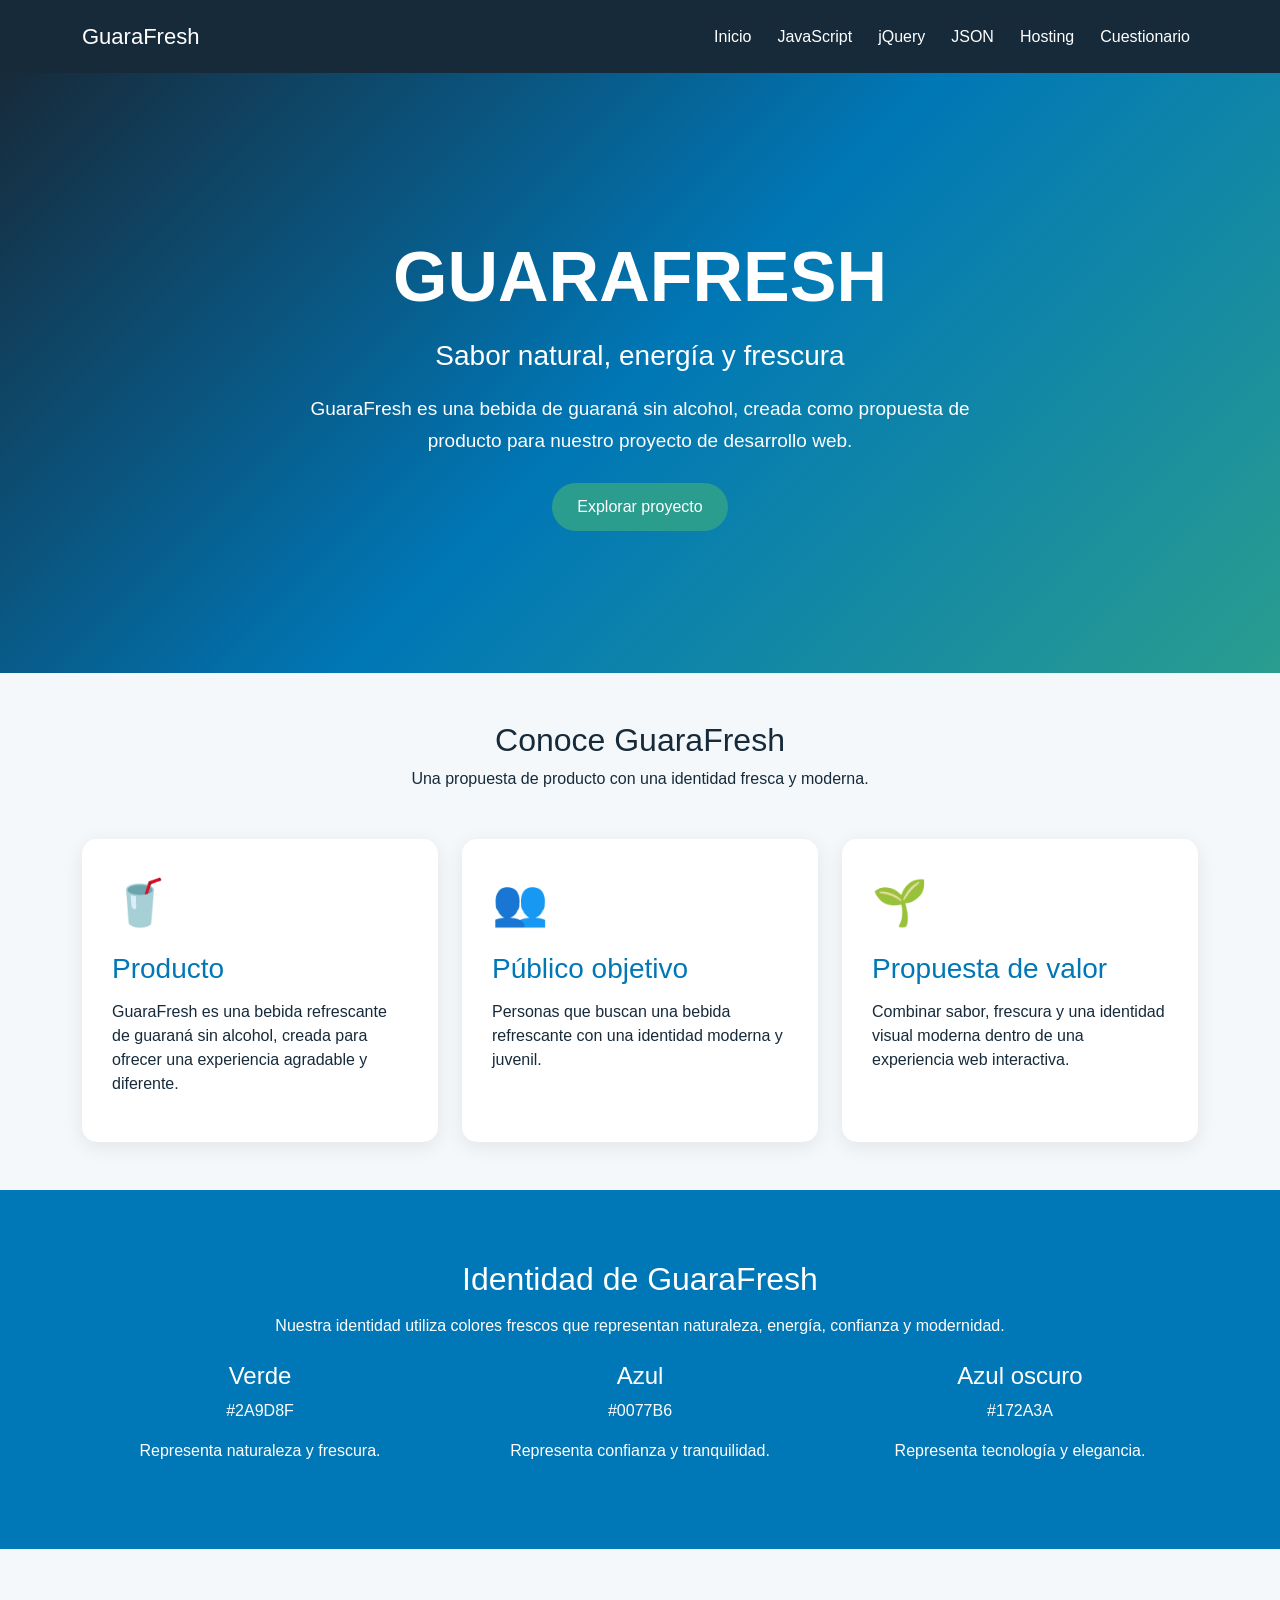
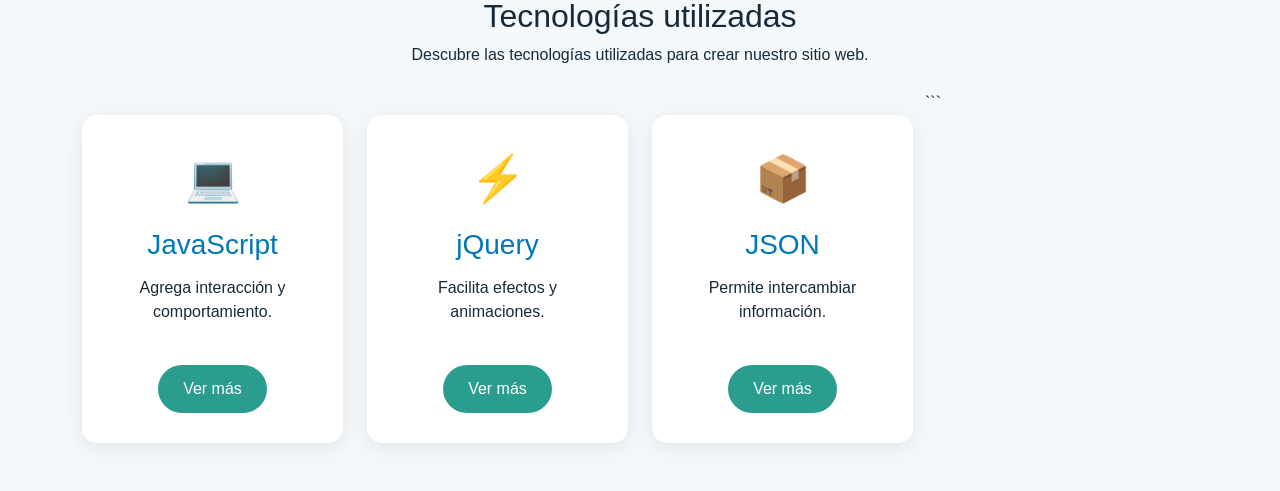
==== index.html @ 83aff308 "first commit" ====
<!DOCTYPE html>
<html lang="es">

<head>
    <meta charset="UTF-8">
    <meta name="viewport" content="width=device-width, initial-scale=1.0">

    <title>GuaraFresh | Bebida de Guaraná</title>

    <!-- Bootstrap -->
    <link href="https://cdn.jsdelivr.net/npm/bootstrap@5.3.7/dist/css/bootstrap.min.css" rel="stylesheet">

    <!-- CSS -->
    <link rel="stylesheet" href="css/estilos.css">
</head>

<body>

<!-- =========================
     NAVBAR
========================= -->

<nav class="navbar navbar-expand-lg navbar-dark">

    <div class="container">

        <!-- NOMBRE DE LA MARCA -->
        <a class="navbar-brand nombre-marca" href="index.html">
            GuaraFresh
        </a>

        <!-- BOTÓN PARA CELULAR -->

        <button class="navbar-toggler"
                type="button"
                data-bs-toggle="collapse"
                data-bs-target="#menu">

            <span class="navbar-toggler-icon"></span>

        </button>

        <!-- MENÚ -->

        <div class="collapse navbar-collapse" id="menu">

            <ul class="navbar-nav ms-auto">

                <li class="nav-item">
                    <a class="nav-link active" href="index.html">
                        Inicio
                    </a>
                </li>

                <li class="nav-item">
                    <a class="nav-link" href="javascript.html">
                        JavaScript
                    </a>
                </li>

                <li class="nav-item">
                    <a class="nav-link" href="jquery.html">
                        jQuery
                    </a>
                </li>

                <li class="nav-item">
                    <a class="nav-link" href="json.html">
                        JSON
                    </a>
                </li>

                <li class="nav-item">
                    <a class="nav-link" href="hosting.html">
                        Hosting
                    </a>
                </li>

                <li class="nav-item">
                    <a class="nav-link" href="cuestionario.html">
                        Cuestionario
                    </a>
                </li>

            </ul>

        </div>

    </div>

</nav>


<!-- =========================
     HERO
========================= -->

<section class="hero">

    <div class="container text-center">

        <h1>
            GUARAFRESH
        </h1>

        <h3>
            Sabor natural, energía y frescura
        </h3>

        <p>
            GuaraFresh es una bebida de guaraná sin alcohol,
            creada como propuesta de producto para nuestro
            proyecto de desarrollo web.
        </p>

        <a href="cuestionario.html"
           class="btn btn-principal">

            Explorar proyecto

        </a>

    </div>

</section>


<!-- =========================
     INFORMACIÓN DEL PRODUCTO
========================= -->

<section class="container py-5">

    <div class="text-center mb-5">

        <h2>
            Conoce GuaraFresh
        </h2>

        <p class="texto-gris">
            Una propuesta de producto con una identidad fresca y moderna.
        </p>

    </div>

    <div class="row g-4">

        <!-- PRODUCTO -->

        <div class="col-md-4">

            <div class="card-info">

                <div class="icono">
                    🥤
                </div>

                <h3>
                    Producto
                </h3>

                <p>
                    GuaraFresh es una bebida refrescante
                    de guaraná sin alcohol, creada para
                    ofrecer una experiencia agradable
                    y diferente.
                </p>

            </div>

        </div>


        <!-- PÚBLICO -->

        <div class="col-md-4">

            <div class="card-info">

                <div class="icono">
                    👥
                </div>

                <h3>
                    Público objetivo
                </h3>

                <p>
                    Personas que buscan una bebida
                    refrescante con una identidad
                    moderna y juvenil.
                </p>

            </div>

        </div>


        <!-- PROPUESTA -->

        <div class="col-md-4">

            <div class="card-info">

                <div class="icono">
                    🌱
                </div>

                <h3>
                    Propuesta de valor
                </h3>

                <p>
                    Combinar sabor, frescura y una
                    identidad visual moderna dentro
                    de una experiencia web interactiva.
                </p>

            </div>

        </div>

    </div>

</section>


<!-- =========================
     IDENTIDAD DE MARCA
========================= -->

<section class="seccion-azul">

    <div class="container text-center">

        <h2>
            Identidad de GuaraFresh
        </h2>

        <p>
            Nuestra identidad utiliza colores frescos
            que representan naturaleza, energía,
            confianza y modernidad.
        </p>

        <div class="row mt-4">

            <div class="col-md-4">

                <h4>
                    Verde
                </h4>

                <p>
                    #2A9D8F
                </p>

                <p>
                    Representa naturaleza y frescura.
                </p>

            </div>


            <div class="col-md-4">

                <h4>
                    Azul
                </h4>

                <p>
                    #0077B6
                </p>

                <p>
                    Representa confianza y tranquilidad.
                </p>

            </div>


            <div class="col-md-4">

                <h4>
                    Azul oscuro
                </h4>

                <p>
                    #172A3A
                </p>

                <p>
                    Representa tecnología y elegancia.
                </p>

            </div>

        </div>

    </div>

</section>


<!-- =========================
     TECNOLOGÍAS
========================= -->

<section class="container py-5">

    <div class="text-center mb-5">

        <h2>
            Tecnologías utilizadas
        </h2>

        <p>
            Descubre las tecnologías utilizadas
            para crear nuestro sitio web.
        </p>

    </div>

    <div class="row g-4">

        <!-- JAVASCRIPT -->

        <div class="col-md-3">

            <div class="card-info text-center">

                <div class="icono">
                    💻
                </div>

                <h3>
                    JavaScript
                </h3>

                <p>
                    Agrega interacción y comportamiento.
                </p>

                <a href="javascript.html"
                   class="btn btn-principal">

                    Ver más

                </a>

            </div>

        </div>


        <!-- JQUERY -->

        <div class="col-md-3">

            <div class="card-info text-center">

                <div class="icono">
                    ⚡
                </div>

                <h3>
                    jQuery
                </h3>

                <p>
                    Facilita efectos y animaciones.
                </p>

                <a href="jquery.html"
                   class="btn btn-principal">

                    Ver más

                </a>

            </div>

        </div>


        <!-- JSON -->

        <div class="col-md-3">

            <div class="card-info text-center">

                <div class="icono">
                    📦
                </div>

                <h3>
                    JSON
                </h3>

                <p>
                    Permite intercambiar información.
                </p>

                <a href="json.html"
                   class="btn btn-principal">

                    Ver más

                </a>

            </div>

        </div>

```
---- css/estilos.css ----
* {
    margin: 0;
    padding: 0;
    box-sizing: border-box;
}

body {
    font-family: Arial, Helvetica, sans-serif;
    background: #f4f8fb;
    color: #172a3a;
}

/* NAVBAR */

.navbar {
    background: #172a3a;
    padding: 15px 0;
}

.navbar-brand {
    font-size: 22px;
}

.nav-link {
    color: white !important;
    margin-left: 10px;
    transition: 0.3s;
}

.nav-link:hover {
    color: #2a9d8f !important;
}

/* HERO */

.hero {
    min-height: 600px;
    display: flex;
    align-items: center;
    justify-content: center;

    background: linear-gradient(
        135deg,
        #172a3a,
        #0077b6,
        #2a9d8f
    );

    color: white;
}

.hero h1 {
    font-size: 70px;
    font-weight: bold;
    margin: 20px 0;
}

.hero h3 {
    margin-bottom: 20px;
}

.hero p {
    max-width: 700px;
    margin: auto;
    font-size: 19px;
    line-height: 1.7;
}

.logo {
    width: 100px;
    height: 100px;
    margin: auto;

    display: flex;
    align-items: center;
    justify-content: center;

    border-radius: 50%;

    background: white;

    font-size: 50px;
}

/* BOTONES */

.btn-principal {
    background: #2a9d8f;
    color: white;
    border: none;
    padding: 12px 25px;
    margin-top: 25px;
    border-radius: 30px;
    transition: 0.3s;
}

.btn-principal:hover {
    background: #238276;
    color: white;
    transform: translateY(-3px);
}

/* TITULOS */

.titulo-pagina {
    background: linear-gradient(
        135deg,
        #172a3a,
        #0077b6
    );

    color: white;

    text-align: center;

    padding: 80px 20px;
}

.titulo-pagina h1 {
    font-size: 50px;
    font-weight: bold;
}

.titulo-pagina p {
    font-size: 18px;
}

/* TARJETAS */

.card-info {
    background: white;
    padding: 30px;
    border-radius: 15px;

    height: 100%;

    box-shadow: 0 5px 20px rgba(0, 0, 0, 0.08);

    transition: 0.3s;
}

.card-info:hover {
    transform: translateY(-7px);
}

.card-info h3 {
    color: #0077b6;
    margin-bottom: 15px;
}

.icono {
    font-size: 45px;
    margin-bottom: 15px;
}

/* CONTENIDO */

.contenido {
    background: white;

    padding: 30px;

    border-radius: 15px;

    box-shadow: 0 5px 20px rgba(0, 0, 0, 0.06);
}

.contenido h2 {
    color: #0077b6;
    margin-bottom: 20px;
}

.contenido p {
    line-height: 1.8;
}

/* CODIGO */

.codigo {
    background: #172a3a;
    color: white;

    padding: 30px;

    margin-top: 30px;

    border-radius: 15px;
}

.codigo h3 {
    margin-bottom: 20px;
}

pre {
    background: #101b25;
    padding: 20px;
    border-radius: 10px;
    overflow-x: auto;
}

code {
    color: #9ef01a;
}

/* MENSAJE JQUERY */

.mensaje {
    background: #e8f7f5;

    color: #172a3a;

    padding: 20px;

    margin-bottom: 20px;

    border-radius: 10px;

    font-size: 18px;
}

/* SECCION AZUL */

.seccion-azul {
    background: #0077b6;

    color: white;

    padding: 70px 20px;
}

.seccion-azul h2 {
    margin-bottom: 15px;
}

/* TABLA */

.table {
    background: white;
}

.table pre {
    margin: 0;
}

/* DOMINIO */

.dominio {
    background: #172a3a;

    color: #9ef01a;

    padding: 20px;

    border-radius: 10px;

    font-size: 25px;

    text-align: center;

    margin: 20px 0;
}

/* FLUJO DNS */

.flujo {
    display: flex;

    flex-direction: column;

    align-items: center;

    gap: 10px;

    margin: 30px 0;
}

.flujo div {
    background: #0077b6;

    color: white;

    padding: 15px 30px;

    border-radius: 10px;

    font-weight: bold;
}

.flujo span {
    font-size: 25px;
}

/* CUESTIONARIO */

.pregunta {
    background: white;

    padding: 25px;

    margin-bottom: 20px;

    border-radius: 15px;

    box-shadow: 0 4px 15px rgba(0, 0, 0, 0.06);
}

.pregunta h3 {
    font-size: 20px;

    margin-bottom: 20px;
}

.pregunta label {
    display: block;

    padding: 10px;

    margin: 5px 0;

    background: #f4f8fb;

    border-radius: 8px;

    cursor: pointer;
}

.pregunta label:hover {
    background: #dff3f0;
}

#resultado {
    margin-top: 30px;

    padding: 25px;

    border-radius: 15px;

    font-size: 22px;

    font-weight: bold;

    text-align: center;
}

/* FOOTER */

footer {
    background: #172a3a;

    color: white;

    text-align: center;

    padding: 25px;

    margin-top: 50px;
}

/* RESPONSIVE */

@media (max-width: 768px) {

    .hero h1 {
        font-size: 45px;
    }

    .titulo-pagina h1 {
        font-size: 38px;
    }

    .hero {
        padding: 80px 20px;
    }

}
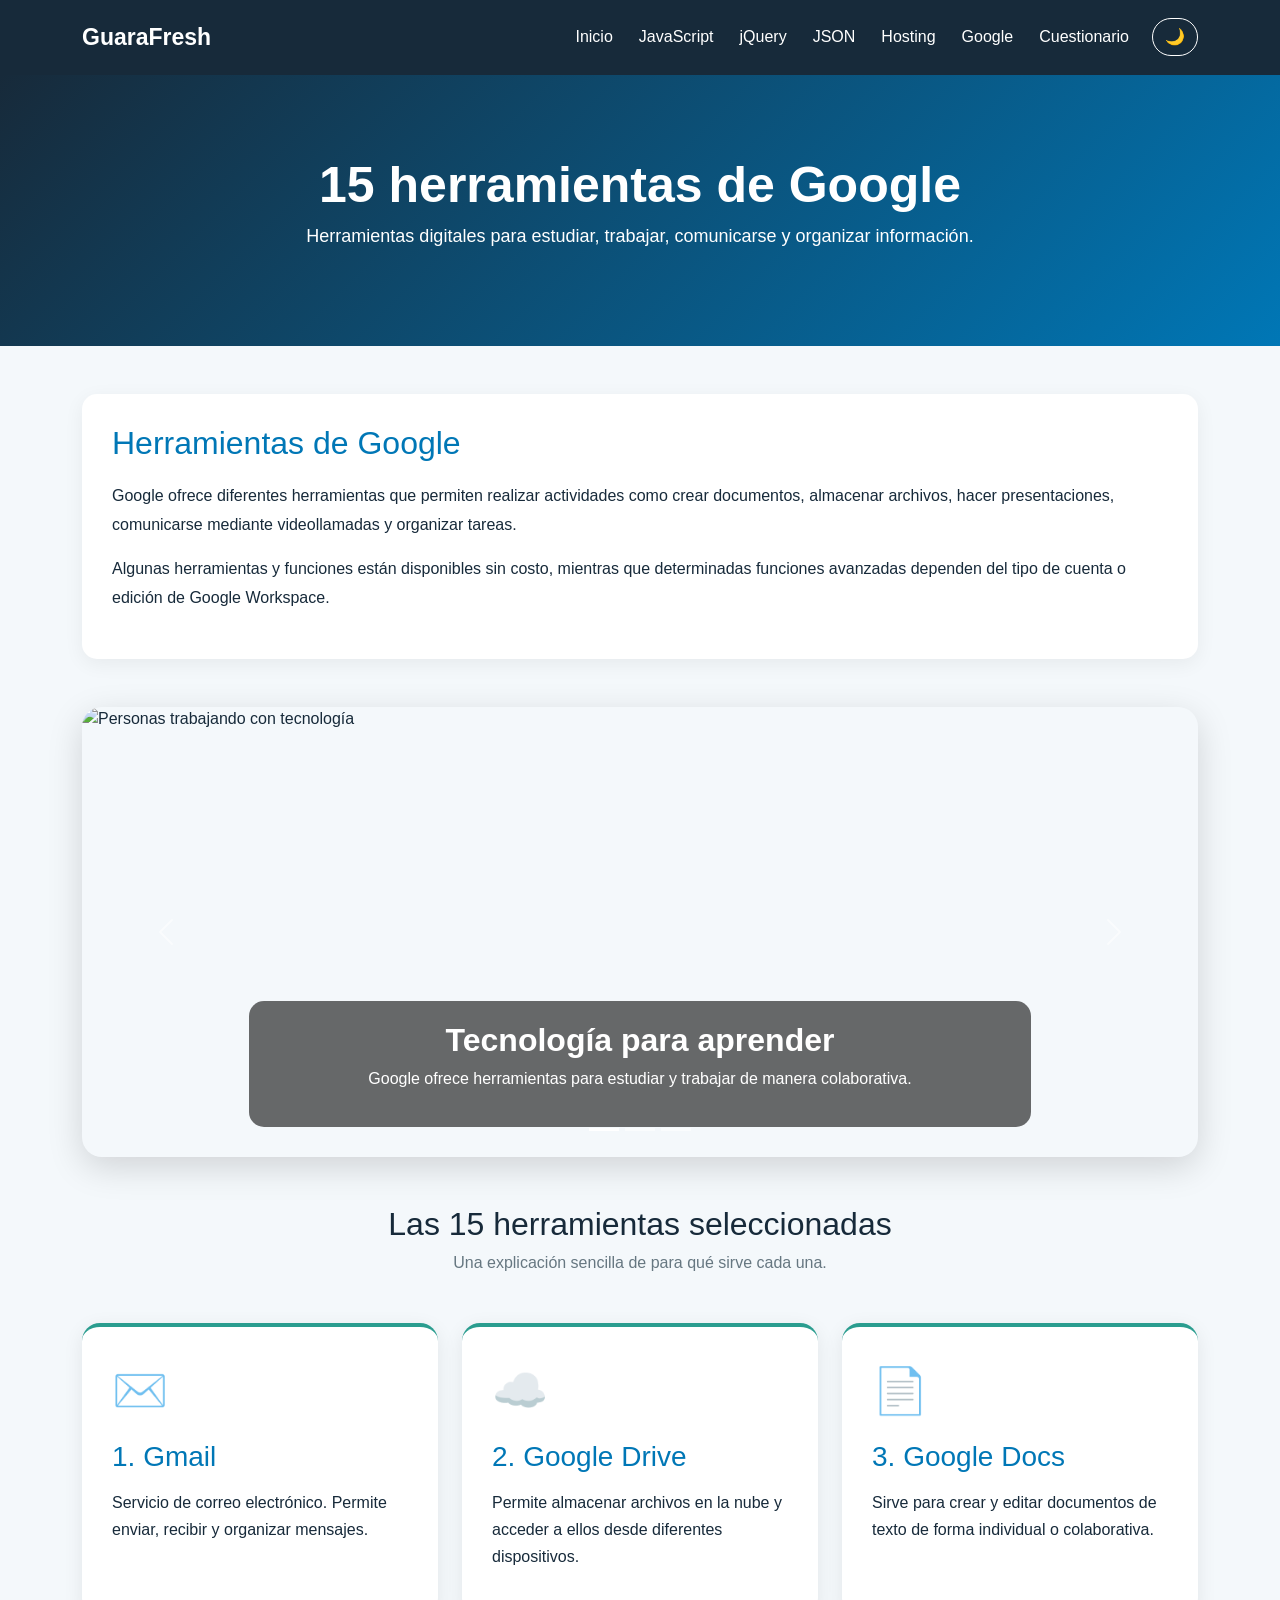
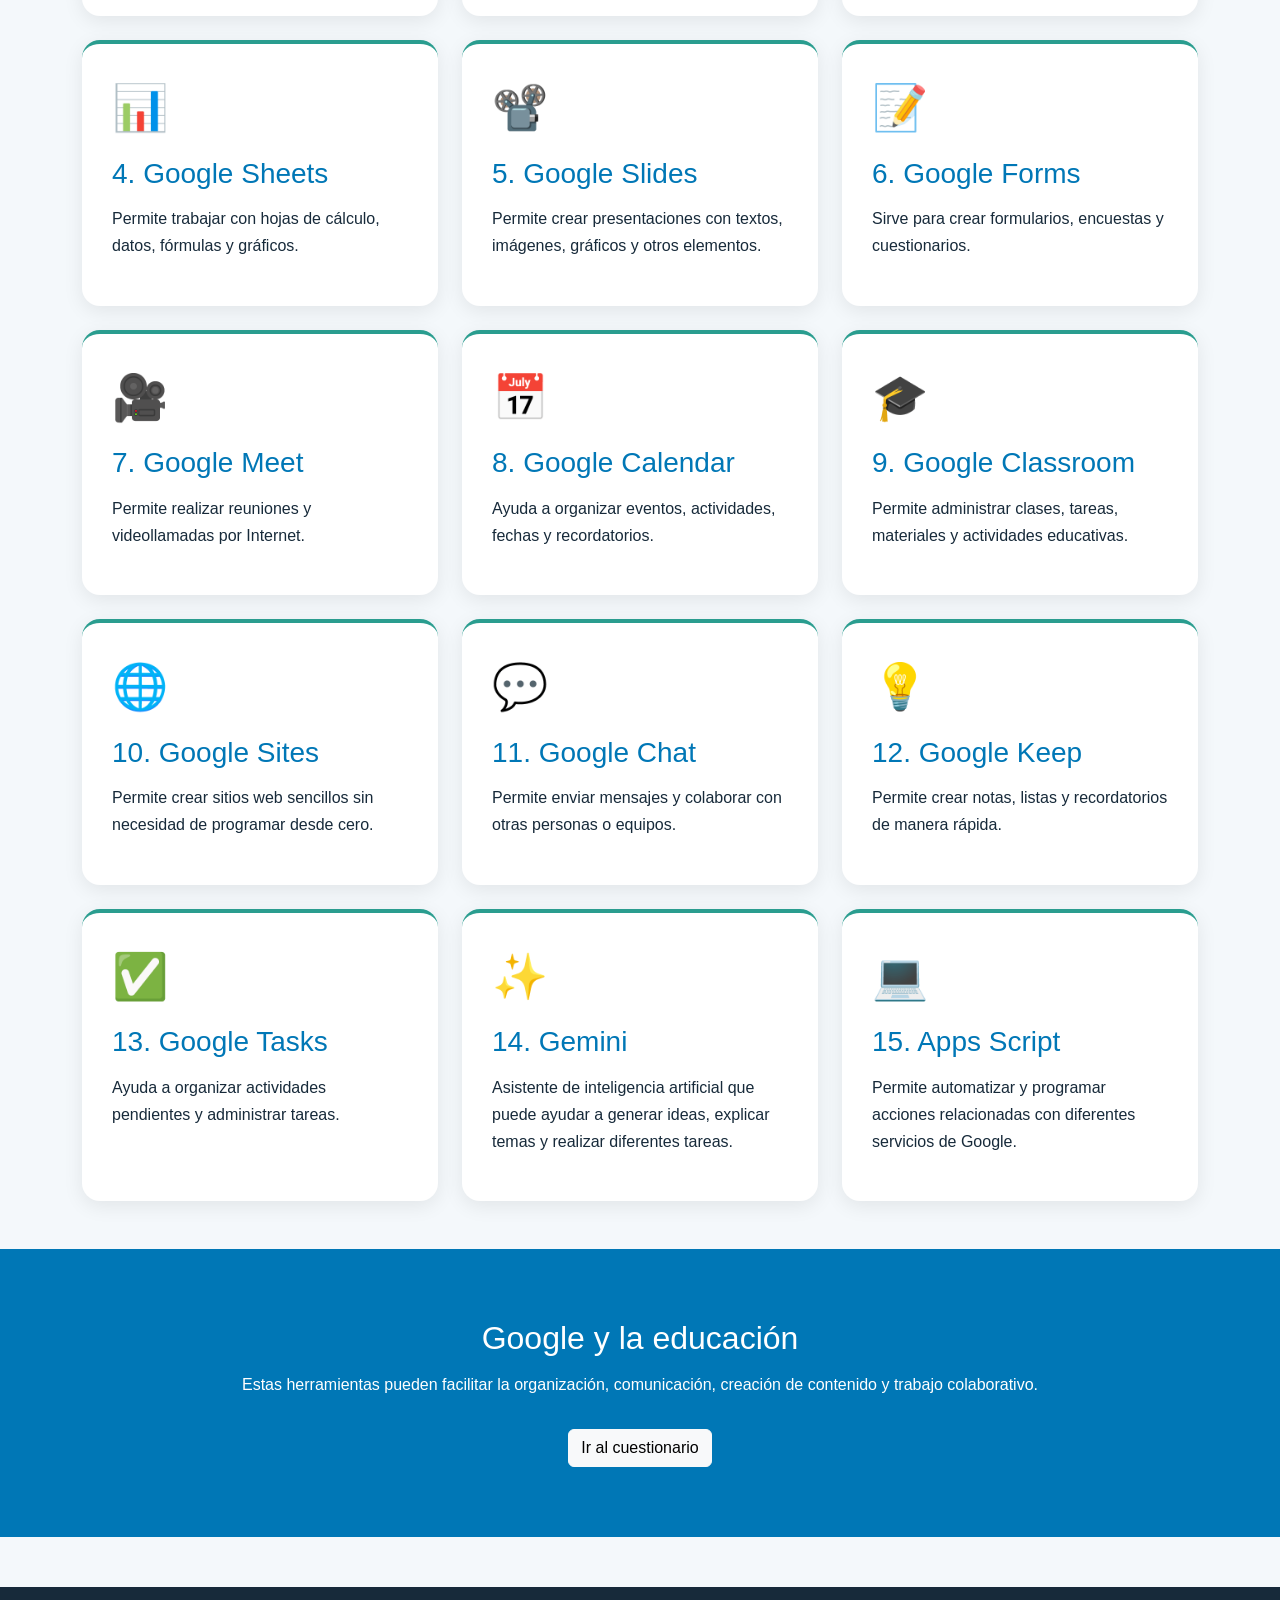
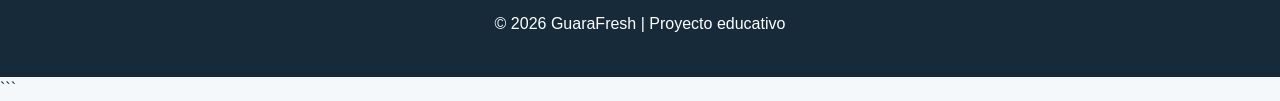
==== commit 8b9846c6: "tercer commit" ====
--- a/index.html
+++ b/index.html
@@ -2,16 +2,18 @@
 <html lang="es">
 
 <head>
+
     <meta charset="UTF-8">
     <meta name="viewport" content="width=device-width, initial-scale=1.0">
 
-    <title>GuaraFresh | Bebida de Guaraná</title>
+    <title>Herramientas de Google | GuaraFresh</title>
 
     <!-- Bootstrap -->
     <link href="https://cdn.jsdelivr.net/npm/bootstrap@5.3.7/dist/css/bootstrap.min.css" rel="stylesheet">
 
     <!-- CSS -->
     <link rel="stylesheet" href="css/estilos.css">
+
 </head>
 
 <body>
@@ -24,12 +26,9 @@
 
     <div class="container">
 
-        <!-- NOMBRE DE LA MARCA -->
-        <a class="navbar-brand nombre-marca" href="index.html">
+        <a class="navbar-brand nombre-marca fw-bold" href="index.html">
             GuaraFresh
         </a>
-
-        <!-- BOTÓN PARA CELULAR -->
 
         <button class="navbar-toggler"
                 type="button"
@@ -40,14 +39,12 @@
 
         </button>
 
-        <!-- MENÚ -->
-
         <div class="collapse navbar-collapse" id="menu">
 
             <ul class="navbar-nav ms-auto">
 
                 <li class="nav-item">
-                    <a class="nav-link active" href="index.html">
+                    <a class="nav-link" href="index.html">
                         Inicio
                     </a>
                 </li>
@@ -77,6 +74,12 @@
                 </li>
 
                 <li class="nav-item">
+                    <a class="nav-link active" href="herramientas.html">
+                        Google
+                    </a>
+                </li>
+
+                <li class="nav-item">
                     <a class="nav-link" href="cuestionario.html">
                         Cuestionario
                     </a>
@@ -84,6 +87,16 @@
 
             </ul>
 
+            <!-- MODO OSCURO -->
+
+            <button id="modoOscuro"
+                    class="btn btn-modo"
+                    type="button">
+
+                🌙
+
+            </button>
+
         </div>
 
     </div>
@@ -92,31 +105,590 @@
 
 
 <!-- =========================
-     HERO
+     TÍTULO
 ========================= -->
 
-<section class="hero">
+<section class="titulo-pagina">
+
+    <div class="container">
+
+        <h1>
+            15 herramientas de Google
+        </h1>
+
+        <p>
+            Herramientas digitales para estudiar, trabajar,
+            comunicarse y organizar información.
+        </p>
+
+    </div>
+
+</section>
+
+
+<!-- =========================
+     INTRODUCCIÓN
+========================= -->
+
+<section class="container py-5">
+
+    <div class="contenido">
+
+        <h2>
+            Herramientas de Google
+        </h2>
+
+        <p>
+            Google ofrece diferentes herramientas que permiten
+            realizar actividades como crear documentos,
+            almacenar archivos, hacer presentaciones,
+            comunicarse mediante videollamadas y organizar tareas.
+        </p>
+
+        <p>
+            Algunas herramientas y funciones están disponibles
+            sin costo, mientras que determinadas funciones
+            avanzadas dependen del tipo de cuenta o edición
+            de Google Workspace.
+        </p>
+
+    </div>
+
+</section>
+
+
+<!-- =========================
+     CARRUSEL
+========================= -->
+
+<section class="container mb-5">
+
+    <div id="carruselGoogle"
+         class="carousel slide carousel-fade"
+         data-bs-ride="carousel"
+         data-bs-interval="4000">
+
+        <div class="carousel-indicators">
+
+            <button type="button"
+                    data-bs-target="#carruselGoogle"
+                    data-bs-slide-to="0"
+                    class="active"></button>
+
+            <button type="button"
+                    data-bs-target="#carruselGoogle"
+                    data-bs-slide-to="1"></button>
+
+            <button type="button"
+                    data-bs-target="#carruselGoogle"
+                    data-bs-slide-to="2"></button>
+
+        </div>
+
+
+        <div class="carousel-inner">
+
+            <div class="carousel-item active">
+
+                <img src="https://images.unsplash.com/photo-1556761175-b413da4baf72?auto=format&fit=crop&w=1400&q=80"
+                     class="d-block w-100"
+                     alt="Personas trabajando con tecnología">
+
+                <div class="carousel-caption">
+
+                    <h2>
+                        Tecnología para aprender
+                    </h2>
+
+                    <p>
+                        Google ofrece herramientas para estudiar
+                        y trabajar de manera colaborativa.
+                    </p>
+
+                </div>
+
+            </div>
+
+
+            <div class="carousel-item">
+
+                <img src="https://images.unsplash.com/photo-1516321318423-f06f85e504b3?auto=format&fit=crop&w=1400&q=80"
+                     class="d-block w-100"
+                     alt="Computadora y herramientas digitales">
+
+                <div class="carousel-caption">
+
+                    <h2>
+                        Productividad digital
+                    </h2>
+
+                    <p>
+                        Crea documentos, presentaciones,
+                        formularios y mucho más.
+                    </p>
+
+                </div>
+
+            </div>
+
+
+            <div class="carousel-item">
+
+                <img src="https://images.unsplash.com/photo-1497366754035-f200968a6e72?auto=format&fit=crop&w=1400&q=80"
+                     class="d-block w-100"
+                     alt="Espacio de trabajo">
+
+                <div class="carousel-caption">
+
+                    <h2>
+                        Trabajo colaborativo
+                    </h2>
+
+                    <p>
+                        Comparte información y trabaja
+                        con otras personas desde Internet.
+                    </p>
+
+                </div>
+
+            </div>
+
+        </div>
+
+
+        <button class="carousel-control-prev"
+                type="button"
+                data-bs-target="#carruselGoogle"
+                data-bs-slide="prev">
+
+            <span class="carousel-control-prev-icon"></span>
+
+        </button>
+
+
+        <button class="carousel-control-next"
+                type="button"
+                data-bs-target="#carruselGoogle"
+                data-bs-slide="next">
+
+            <span class="carousel-control-next-icon"></span>
+
+        </button>
+
+    </div>
+
+</section>
+
+
+<!-- =========================
+     15 HERRAMIENTAS
+========================= -->
+
+<section class="container pb-5">
+
+    <div class="text-center mb-5">
+
+        <h2>
+            Las 15 herramientas seleccionadas
+        </h2>
+
+        <p class="texto-gris">
+            Una explicación sencilla de para qué sirve cada una.
+        </p>
+
+    </div>
+
+
+    <div class="row g-4">
+
+
+        <!-- 1 -->
+
+        <div class="col-md-6 col-lg-4">
+
+            <div class="herramienta-card">
+
+                <div class="herramienta-icono">
+                    ✉️
+                </div>
+
+                <h3>
+                    1. Gmail
+                </h3>
+
+                <p>
+                    Servicio de correo electrónico. Permite
+                    enviar, recibir y organizar mensajes.
+                </p>
+
+            </div>
+
+        </div>
+
+
+        <!-- 2 -->
+
+        <div class="col-md-6 col-lg-4">
+
+            <div class="herramienta-card">
+
+                <div class="herramienta-icono">
+                    ☁️
+                </div>
+
+                <h3>
+                    2. Google Drive
+                </h3>
+
+                <p>
+                    Permite almacenar archivos en la nube
+                    y acceder a ellos desde diferentes dispositivos.
+                </p>
+
+            </div>
+
+        </div>
+
+
+        <!-- 3 -->
+
+        <div class="col-md-6 col-lg-4">
+
+            <div class="herramienta-card">
+
+                <div class="herramienta-icono">
+                    📄
+                </div>
+
+                <h3>
+                    3. Google Docs
+                </h3>
+
+                <p>
+                    Sirve para crear y editar documentos
+                    de texto de forma individual o colaborativa.
+                </p>
+
+            </div>
+
+        </div>
+
+
+        <!-- 4 -->
+
+        <div class="col-md-6 col-lg-4">
+
+            <div class="herramienta-card">
+
+                <div class="herramienta-icono">
+                    📊
+                </div>
+
+                <h3>
+                    4. Google Sheets
+                </h3>
+
+                <p>
+                    Permite trabajar con hojas de cálculo,
+                    datos, fórmulas y gráficos.
+                </p>
+
+            </div>
+
+        </div>
+
+
+        <!-- 5 -->
+
+        <div class="col-md-6 col-lg-4">
+
+            <div class="herramienta-card">
+
+                <div class="herramienta-icono">
+                    📽️
+                </div>
+
+                <h3>
+                    5. Google Slides
+                </h3>
+
+                <p>
+                    Permite crear presentaciones con textos,
+                    imágenes, gráficos y otros elementos.
+                </p>
+
+            </div>
+
+        </div>
+
+
+        <!-- 6 -->
+
+        <div class="col-md-6 col-lg-4">
+
+            <div class="herramienta-card">
+
+                <div class="herramienta-icono">
+                    📝
+                </div>
+
+                <h3>
+                    6. Google Forms
+                </h3>
+
+                <p>
+                    Sirve para crear formularios, encuestas
+                    y cuestionarios.
+                </p>
+
+            </div>
+
+        </div>
+
+
+        <!-- 7 -->
+
+        <div class="col-md-6 col-lg-4">
+
+            <div class="herramienta-card">
+
+                <div class="herramienta-icono">
+                    🎥
+                </div>
+
+                <h3>
+                    7. Google Meet
+                </h3>
+
+                <p>
+                    Permite realizar reuniones y videollamadas
+                    por Internet.
+                </p>
+
+            </div>
+
+        </div>
+
+
+        <!-- 8 -->
+
+        <div class="col-md-6 col-lg-4">
+
+            <div class="herramienta-card">
+
+                <div class="herramienta-icono">
+                    📅
+                </div>
+
+                <h3>
+                    8. Google Calendar
+                </h3>
+
+                <p>
+                    Ayuda a organizar eventos, actividades,
+                    fechas y recordatorios.
+                </p>
+
+            </div>
+
+        </div>
+
+
+        <!-- 9 -->
+
+        <div class="col-md-6 col-lg-4">
+
+            <div class="herramienta-card">
+
+                <div class="herramienta-icono">
+                    🎓
+                </div>
+
+                <h3>
+                    9. Google Classroom
+                </h3>
+
+                <p>
+                    Permite administrar clases, tareas,
+                    materiales y actividades educativas.
+                </p>
+
+            </div>
+
+        </div>
+
+
+        <!-- 10 -->
+
+        <div class="col-md-6 col-lg-4">
+
+            <div class="herramienta-card">
+
+                <div class="herramienta-icono">
+                    🌐
+                </div>
+
+                <h3>
+                    10. Google Sites
+                </h3>
+
+                <p>
+                    Permite crear sitios web sencillos
+                    sin necesidad de programar desde cero.
+                </p>
+
+            </div>
+
+        </div>
+
+
+        <!-- 11 -->
+
+        <div class="col-md-6 col-lg-4">
+
+            <div class="herramienta-card">
+
+                <div class="herramienta-icono">
+                    💬
+                </div>
+
+                <h3>
+                    11. Google Chat
+                </h3>
+
+                <p>
+                    Permite enviar mensajes y colaborar
+                    con otras personas o equipos.
+                </p>
+
+            </div>
+
+        </div>
+
+
+        <!-- 12 -->
+
+        <div class="col-md-6 col-lg-4">
+
+            <div class="herramienta-card">
+
+                <div class="herramienta-icono">
+                    💡
+                </div>
+
+                <h3>
+                    12. Google Keep
+                </h3>
+
+                <p>
+                    Permite crear notas, listas y recordatorios
+                    de manera rápida.
+                </p>
+
+            </div>
+
+        </div>
+
+
+        <!-- 13 -->
+
+        <div class="col-md-6 col-lg-4">
+
+            <div class="herramienta-card">
+
+                <div class="herramienta-icono">
+                    ✅
+                </div>
+
+                <h3>
+                    13. Google Tasks
+                </h3>
+
+                <p>
+                    Ayuda a organizar actividades pendientes
+                    y administrar tareas.
+                </p>
+
+            </div>
+
+        </div>
+
+
+        <!-- 14 -->
+
+        <div class="col-md-6 col-lg-4">
+
+            <div class="herramienta-card">
+
+                <div class="herramienta-icono">
+                    ✨
+                </div>
+
+                <h3>
+                    14. Gemini
+                </h3>
+
+                <p>
+                    Asistente de inteligencia artificial
+                    que puede ayudar a generar ideas,
+                    explicar temas y realizar diferentes tareas.
+                </p>
+
+            </div>
+
+        </div>
+
+
+        <!-- 15 -->
+
+        <div class="col-md-6 col-lg-4">
+
+            <div class="herramienta-card">
+
+                <div class="herramienta-icono">
+                    💻
+                </div>
+
+                <h3>
+                    15. Apps Script
+                </h3>
+
+                <p>
+                    Permite automatizar y programar acciones
+                    relacionadas con diferentes servicios de Google.
+                </p>
+
+            </div>
+
+        </div>
+
+
+    </div>
+
+</section>
+
+
+<!-- =========================
+     MENSAJE FINAL
+========================= -->
+
+<section class="seccion-azul">
 
     <div class="container text-center">
 
-        <h1>
-            GUARAFRESH
-        </h1>
-
-        <h3>
-            Sabor natural, energía y frescura
-        </h3>
+        <h2>
+            Google y la educación
+        </h2>
 
         <p>
-            GuaraFresh es una bebida de guaraná sin alcohol,
-            creada como propuesta de producto para nuestro
-            proyecto de desarrollo web.
+            Estas herramientas pueden facilitar la organización,
+            comunicación, creación de contenido y trabajo colaborativo.
         </p>
 
         <a href="cuestionario.html"
-           class="btn btn-principal">
-
-            Explorar proyecto
+           class="btn btn-light mt-3">
+
+            Ir al cuestionario
 
         </a>
 
@@ -126,290 +698,27 @@
 
 
 <!-- =========================
-     INFORMACIÓN DEL PRODUCTO
+     FOOTER
 ========================= -->
 
-<section class="container py-5">
-
-    <div class="text-center mb-5">
-
-        <h2>
-            Conoce GuaraFresh
-        </h2>
-
-        <p class="texto-gris">
-            Una propuesta de producto con una identidad fresca y moderna.
-        </p>
-
-    </div>
-
-    <div class="row g-4">
-
-        <!-- PRODUCTO -->
-
-        <div class="col-md-4">
-
-            <div class="card-info">
-
-                <div class="icono">
-                    🥤
-                </div>
-
-                <h3>
-                    Producto
-                </h3>
-
-                <p>
-                    GuaraFresh es una bebida refrescante
-                    de guaraná sin alcohol, creada para
-                    ofrecer una experiencia agradable
-                    y diferente.
-                </p>
-
-            </div>
-
-        </div>
-
-
-        <!-- PÚBLICO -->
-
-        <div class="col-md-4">
-
-            <div class="card-info">
-
-                <div class="icono">
-                    👥
-                </div>
-
-                <h3>
-                    Público objetivo
-                </h3>
-
-                <p>
-                    Personas que buscan una bebida
-                    refrescante con una identidad
-                    moderna y juvenil.
-                </p>
-
-            </div>
-
-        </div>
-
-
-        <!-- PROPUESTA -->
-
-        <div class="col-md-4">
-
-            <div class="card-info">
-
-                <div class="icono">
-                    🌱
-                </div>
-
-                <h3>
-                    Propuesta de valor
-                </h3>
-
-                <p>
-                    Combinar sabor, frescura y una
-                    identidad visual moderna dentro
-                    de una experiencia web interactiva.
-                </p>
-
-            </div>
-
-        </div>
-
-    </div>
-
-</section>
-
-
-<!-- =========================
-     IDENTIDAD DE MARCA
-========================= -->
-
-<section class="seccion-azul">
-
-    <div class="container text-center">
-
-        <h2>
-            Identidad de GuaraFresh
-        </h2>
-
-        <p>
-            Nuestra identidad utiliza colores frescos
-            que representan naturaleza, energía,
-            confianza y modernidad.
-        </p>
-
-        <div class="row mt-4">
-
-            <div class="col-md-4">
-
-                <h4>
-                    Verde
-                </h4>
-
-                <p>
-                    #2A9D8F
-                </p>
-
-                <p>
-                    Representa naturaleza y frescura.
-                </p>
-
-            </div>
-
-
-            <div class="col-md-4">
-
-                <h4>
-                    Azul
-                </h4>
-
-                <p>
-                    #0077B6
-                </p>
-
-                <p>
-                    Representa confianza y tranquilidad.
-                </p>
-
-            </div>
-
-
-            <div class="col-md-4">
-
-                <h4>
-                    Azul oscuro
-                </h4>
-
-                <p>
-                    #172A3A
-                </p>
-
-                <p>
-                    Representa tecnología y elegancia.
-                </p>
-
-            </div>
-
-        </div>
-
-    </div>
-
-</section>
-
-
-<!-- =========================
-     TECNOLOGÍAS
-========================= -->
-
-<section class="container py-5">
-
-    <div class="text-center mb-5">
-
-        <h2>
-            Tecnologías utilizadas
-        </h2>
-
-        <p>
-            Descubre las tecnologías utilizadas
-            para crear nuestro sitio web.
-        </p>
-
-    </div>
-
-    <div class="row g-4">
-
-        <!-- JAVASCRIPT -->
-
-        <div class="col-md-3">
-
-            <div class="card-info text-center">
-
-                <div class="icono">
-                    💻
-                </div>
-
-                <h3>
-                    JavaScript
-                </h3>
-
-                <p>
-                    Agrega interacción y comportamiento.
-                </p>
-
-                <a href="javascript.html"
-                   class="btn btn-principal">
-
-                    Ver más
-
-                </a>
-
-            </div>
-
-        </div>
-
-
-        <!-- JQUERY -->
-
-        <div class="col-md-3">
-
-            <div class="card-info text-center">
-
-                <div class="icono">
-                    ⚡
-                </div>
-
-                <h3>
-                    jQuery
-                </h3>
-
-                <p>
-                    Facilita efectos y animaciones.
-                </p>
-
-                <a href="jquery.html"
-                   class="btn btn-principal">
-
-                    Ver más
-
-                </a>
-
-            </div>
-
-        </div>
-
-
-        <!-- JSON -->
-
-        <div class="col-md-3">
-
-            <div class="card-info text-center">
-
-                <div class="icono">
-                    📦
-                </div>
-
-                <h3>
-                    JSON
-                </h3>
-
-                <p>
-                    Permite intercambiar información.
-                </p>
-
-                <a href="json.html"
-                   class="btn btn-principal">
-
-                    Ver más
-
-                </a>
-
-            </div>
-
-        </div>
-
+<footer>
+
+    <p>
+        © 2026 GuaraFresh | Proyecto educativo
+    </p>
+
+</footer>
+
+
+<!-- Bootstrap -->
+
+<script src="https://cdn.jsdelivr.net/npm/bootstrap@5.3.7/dist/js/bootstrap.bundle.min.js"></script>
+
+<!-- JavaScript propio -->
+
+<script src="js/script.js"></script>
+
+</body>
+
+</html>
 ```
--- a/css/estilos.css
+++ b/css/estilos.css
@@ -4,21 +4,30 @@
     box-sizing: border-box;
 }
 
+html {
+    scroll-behavior: smooth;
+}
+
 body {
     font-family: Arial, Helvetica, sans-serif;
     background: #f4f8fb;
     color: #172a3a;
-}
-
-/* NAVBAR */
+    transition: background 0.4s ease, color 0.4s ease;
+}
+
+
+/* =========================
+   NAVBAR
+========================= */
 
 .navbar {
     background: #172a3a;
     padding: 15px 0;
 }
 
-.navbar-brand {
-    font-size: 22px;
+.nombre-marca {
+    font-size: 23px;
+    font-weight: bold;
 }
 
 .nav-link {
@@ -31,7 +40,23 @@
     color: #2a9d8f !important;
 }
 
-/* HERO */
+.btn-modo {
+    margin-left: 15px;
+    border: 1px solid white;
+    color: white;
+    border-radius: 20px;
+    transition: 0.3s;
+}
+
+.btn-modo:hover {
+    background: white;
+    color: #172a3a;
+}
+
+
+/* =========================
+   HERO
+========================= */
 
 .hero {
     min-height: 600px;
@@ -39,12 +64,17 @@
     align-items: center;
     justify-content: center;
 
-    background: linear-gradient(
-        135deg,
-        #172a3a,
-        #0077b6,
-        #2a9d8f
-    );
+    background:
+        linear-gradient(
+            135deg,
+            rgba(23, 42, 58, 0.92),
+            rgba(0, 119, 182, 0.85),
+            rgba(42, 157, 143, 0.85)
+        ),
+        url("https://images.unsplash.com/photo-1497366811353-6870744d04b2?auto=format&fit=crop&w=1600&q=80");
+
+    background-size: cover;
+    background-position: center;
 
     color: white;
 }
@@ -66,23 +96,10 @@
     line-height: 1.7;
 }
 
-.logo {
-    width: 100px;
-    height: 100px;
-    margin: auto;
-
-    display: flex;
-    align-items: center;
-    justify-content: center;
-
-    border-radius: 50%;
-
-    background: white;
-
-    font-size: 50px;
-}
-
-/* BOTONES */
+
+/* =========================
+   BOTONES
+========================= */
 
 .btn-principal {
     background: #2a9d8f;
@@ -100,19 +117,21 @@
     transform: translateY(-3px);
 }
 
-/* TITULOS */
+
+/* =========================
+   TÍTULOS
+========================= */
 
 .titulo-pagina {
-    background: linear-gradient(
-        135deg,
-        #172a3a,
-        #0077b6
-    );
-
-    color: white;
-
+    background:
+        linear-gradient(
+            135deg,
+            #172a3a,
+            #0077b6
+        );
+
+    color: white;
     text-align: center;
-
     padding: 80px 20px;
 }
 
@@ -125,22 +144,27 @@
     font-size: 18px;
 }
 
-/* TARJETAS */
+
+/* =========================
+   TARJETAS
+========================= */
 
 .card-info {
     background: white;
     padding: 30px;
     border-radius: 15px;
-
     height: 100%;
 
     box-shadow: 0 5px 20px rgba(0, 0, 0, 0.08);
 
-    transition: 0.3s;
+    transition:
+        transform 0.3s ease,
+        box-shadow 0.3s ease;
 }
 
 .card-info:hover {
     transform: translateY(-7px);
+    box-shadow: 0 12px 30px rgba(0, 0, 0, 0.13);
 }
 
 .card-info h3 {
@@ -153,16 +177,21 @@
     margin-bottom: 15px;
 }
 
-/* CONTENIDO */
+
+/* =========================
+   CONTENIDO
+========================= */
 
 .contenido {
     background: white;
-
     padding: 30px;
-
     border-radius: 15px;
 
     box-shadow: 0 5px 20px rgba(0, 0, 0, 0.06);
+
+    transition:
+        background 0.4s ease,
+        color 0.4s ease;
 }
 
 .contenido h2 {
@@ -174,16 +203,16 @@
     line-height: 1.8;
 }
 
-/* CODIGO */
+
+/* =========================
+   CÓDIGO
+========================= */
 
 .codigo {
     background: #172a3a;
     color: white;
-
     padding: 30px;
-
     margin-top: 30px;
-
     border-radius: 15px;
 }
 
@@ -202,29 +231,28 @@
     color: #9ef01a;
 }
 
-/* MENSAJE JQUERY */
+
+/* =========================
+   JQUERY
+========================= */
 
 .mensaje {
     background: #e8f7f5;
-
     color: #172a3a;
-
     padding: 20px;
-
     margin-bottom: 20px;
-
     border-radius: 10px;
-
     font-size: 18px;
 }
 
-/* SECCION AZUL */
+
+/* =========================
+   SECCIÓN AZUL
+========================= */
 
 .seccion-azul {
     background: #0077b6;
-
-    color: white;
-
+    color: white;
     padding: 70px 20px;
 }
 
@@ -232,7 +260,90 @@
     margin-bottom: 15px;
 }
 
-/* TABLA */
+
+/* =========================
+   CARRUSEL
+========================= */
+
+#carruselGoogle {
+    border-radius: 20px;
+    overflow: hidden;
+    box-shadow: 0 10px 35px rgba(0, 0, 0, 0.15);
+}
+
+#carruselGoogle img {
+    height: 450px;
+    object-fit: cover;
+}
+
+.carousel-caption {
+    background: rgba(0, 0, 0, 0.58);
+    border-radius: 15px;
+    padding: 20px;
+    bottom: 30px;
+}
+
+.carousel-caption h2 {
+    font-weight: bold;
+}
+
+
+/* =========================
+   TARJETAS GOOGLE
+========================= */
+
+.herramienta-card {
+    background: white;
+    height: 100%;
+    padding: 30px;
+
+    border-radius: 18px;
+
+    box-shadow:
+        0 5px 20px rgba(0, 0, 0, 0.08);
+
+    border-top: 4px solid #2a9d8f;
+
+    transition:
+        transform 0.3s ease,
+        box-shadow 0.3s ease,
+        background 0.4s ease;
+}
+
+.herramienta-card:hover {
+    transform: translateY(-8px);
+
+    box-shadow:
+        0 15px 35px rgba(0, 0, 0, 0.14);
+}
+
+.herramienta-icono {
+    font-size: 45px;
+    margin-bottom: 15px;
+}
+
+.herramienta-card h3 {
+    color: #0077b6;
+    margin-bottom: 15px;
+}
+
+.herramienta-card p {
+    line-height: 1.7;
+}
+
+
+/* =========================
+   TEXTO GRIS
+========================= */
+
+.texto-gris {
+    color: #667781;
+}
+
+
+/* =========================
+   TABLA
+========================= */
 
 .table {
     background: white;
@@ -242,47 +353,39 @@
     margin: 0;
 }
 
-/* DOMINIO */
+
+/* =========================
+   DOMINIO
+========================= */
 
 .dominio {
     background: #172a3a;
-
     color: #9ef01a;
-
     padding: 20px;
-
     border-radius: 10px;
-
     font-size: 25px;
-
     text-align: center;
-
     margin: 20px 0;
 }
 
-/* FLUJO DNS */
+
+/* =========================
+   FLUJO DNS
+========================= */
 
 .flujo {
     display: flex;
-
     flex-direction: column;
-
     align-items: center;
-
     gap: 10px;
-
     margin: 30px 0;
 }
 
 .flujo div {
     background: #0077b6;
-
-    color: white;
-
+    color: white;
     padding: 15px 30px;
-
     border-radius: 10px;
-
     font-weight: bold;
 }
 
@@ -290,31 +393,29 @@
     font-size: 25px;
 }
 
-/* CUESTIONARIO */
+
+/* =========================
+   CUESTIONARIO
+========================= */
 
 .pregunta {
     background: white;
-
     padding: 25px;
-
     margin-bottom: 20px;
-
     border-radius: 15px;
 
-    box-shadow: 0 4px 15px rgba(0, 0, 0, 0.06);
+    box-shadow:
+        0 4px 15px rgba(0, 0, 0, 0.06);
 }
 
 .pregunta h3 {
     font-size: 20px;
-
     margin-bottom: 20px;
 }
 
 .pregunta label {
     display: block;
-
     padding: 10px;
-
     margin: 5px 0;
 
     background: #f4f8fb;
@@ -330,33 +431,88 @@
 
 #resultado {
     margin-top: 30px;
-
     padding: 25px;
 
     border-radius: 15px;
 
     font-size: 22px;
-
     font-weight: bold;
-
     text-align: center;
 }
 
-/* FOOTER */
+
+/* =========================
+   ANIMACIONES
+========================= */
+
+.animar {
+    opacity: 0;
+    transform: translateY(25px);
+
+    transition:
+        opacity 0.7s ease,
+        transform 0.7s ease;
+}
+
+.animar.visible {
+    opacity: 1;
+    transform: translateY(0);
+}
+
+
+/* =========================
+   MODO OSCURO
+========================= */
+
+body.modo-oscuro {
+    background: #101820;
+    color: #e9f1f5;
+}
+
+body.modo-oscuro .contenido,
+body.modo-oscuro .card-info,
+body.modo-oscuro .herramienta-card,
+body.modo-oscuro .pregunta {
+    background: #1b2a34;
+    color: #e9f1f5;
+}
+
+body.modo-oscuro .texto-gris {
+    color: #b9c7ce;
+}
+
+body.modo-oscuro .herramienta-card h3,
+body.modo-oscuro .card-info h3,
+body.modo-oscuro .contenido h2 {
+    color: #4ecdc4;
+}
+
+body.modo-oscuro .pregunta label {
+    background: #263944;
+    color: white;
+}
+
+body.modo-oscuro .pregunta label:hover {
+    background: #31505e;
+}
+
+
+/* =========================
+   FOOTER
+========================= */
 
 footer {
     background: #172a3a;
-
-    color: white;
-
+    color: white;
     text-align: center;
-
     padding: 25px;
-
     margin-top: 50px;
 }
 
-/* RESPONSIVE */
+
+/* =========================
+   RESPONSIVE
+========================= */
 
 @media (max-width: 768px) {
 
@@ -372,4 +528,21 @@
         padding: 80px 20px;
     }
 
-}+    #carruselGoogle img {
+        height: 300px;
+    }
+
+    .carousel-caption {
+        bottom: 10px;
+        padding: 10px;
+    }
+
+    .carousel-caption h2 {
+        font-size: 20px;
+    }
+
+    .carousel-caption p {
+        font-size: 13px;
+    }
+
+}
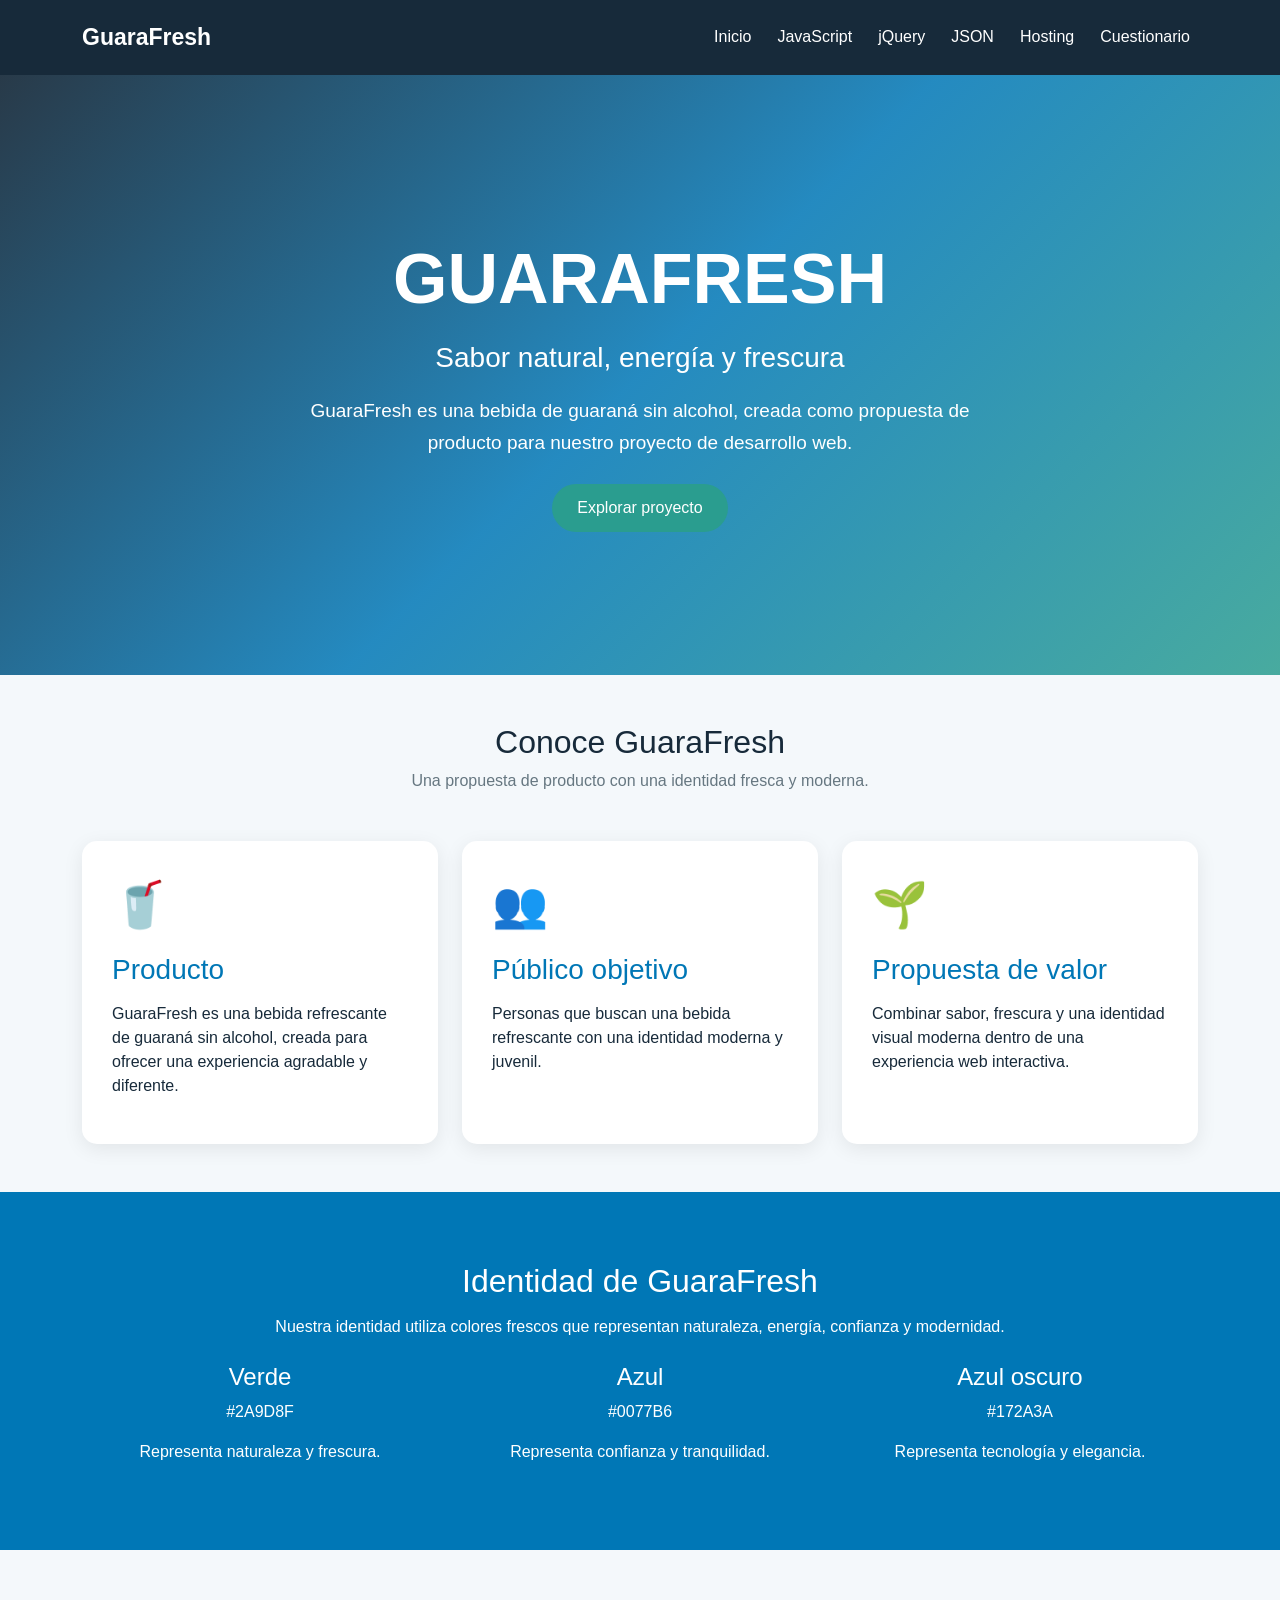
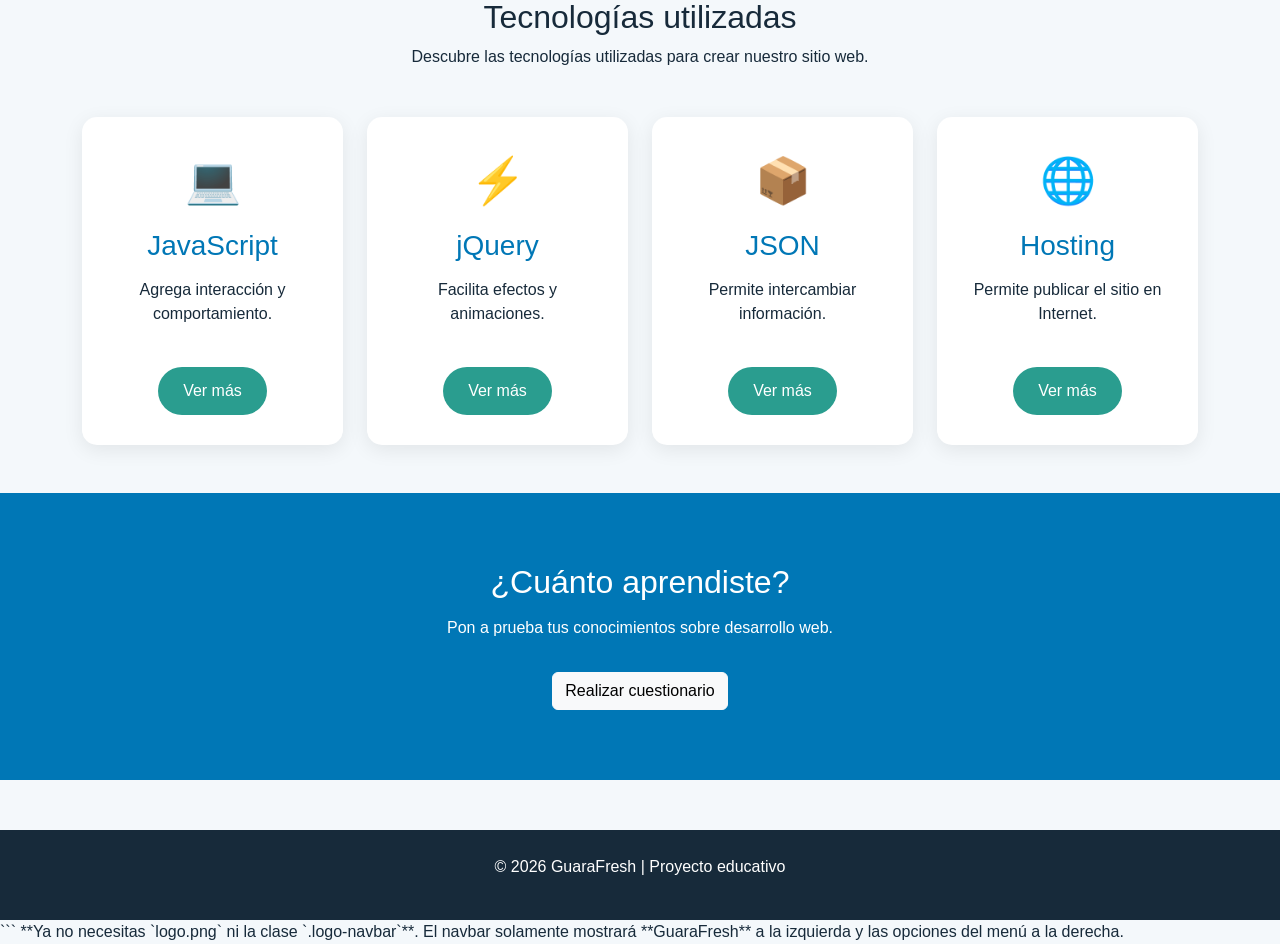
==== commit ff61552c: "cuarto commit" ====
--- a/index.html
+++ b/index.html
@@ -2,18 +2,16 @@
 <html lang="es">
 
 <head>
-
     <meta charset="UTF-8">
     <meta name="viewport" content="width=device-width, initial-scale=1.0">
 
-    <title>Herramientas de Google | GuaraFresh</title>
+    <title>GuaraFresh | Bebida de Guaraná</title>
 
     <!-- Bootstrap -->
     <link href="https://cdn.jsdelivr.net/npm/bootstrap@5.3.7/dist/css/bootstrap.min.css" rel="stylesheet">
 
     <!-- CSS -->
     <link rel="stylesheet" href="css/estilos.css">
-
 </head>
 
 <body>
@@ -26,9 +24,12 @@
 
     <div class="container">
 
-        <a class="navbar-brand nombre-marca fw-bold" href="index.html">
+        <!-- NOMBRE DE LA MARCA -->
+        <a class="navbar-brand nombre-marca" href="index.html">
             GuaraFresh
         </a>
+
+        <!-- BOTÓN PARA CELULAR -->
 
         <button class="navbar-toggler"
                 type="button"
@@ -39,12 +40,14 @@
 
         </button>
 
+        <!-- MENÚ -->
+
         <div class="collapse navbar-collapse" id="menu">
 
             <ul class="navbar-nav ms-auto">
 
                 <li class="nav-item">
-                    <a class="nav-link" href="index.html">
+                    <a class="nav-link active" href="index.html">
                         Inicio
                     </a>
                 </li>
@@ -74,12 +77,6 @@
                 </li>
 
                 <li class="nav-item">
-                    <a class="nav-link active" href="herramientas.html">
-                        Google
-                    </a>
-                </li>
-
-                <li class="nav-item">
                     <a class="nav-link" href="cuestionario.html">
                         Cuestionario
                     </a>
@@ -87,16 +84,6 @@
 
             </ul>
 
-            <!-- MODO OSCURO -->
-
-            <button id="modoOscuro"
-                    class="btn btn-modo"
-                    type="button">
-
-                🌙
-
-            </button>
-
         </div>
 
     </div>
@@ -105,590 +92,382 @@
 
 
 <!-- =========================
-     TÍTULO
-========================= -->
-
-<section class="titulo-pagina">
-
-    <div class="container">
+     HERO
+========================= -->
+
+<section class="hero">
+
+    <div class="container text-center">
 
         <h1>
-            15 herramientas de Google
+            GUARAFRESH
         </h1>
 
+        <h3>
+            Sabor natural, energía y frescura
+        </h3>
+
         <p>
-            Herramientas digitales para estudiar, trabajar,
-            comunicarse y organizar información.
+            GuaraFresh es una bebida de guaraná sin alcohol,
+            creada como propuesta de producto para nuestro
+            proyecto de desarrollo web.
         </p>
 
+        <a href="cuestionario.html"
+           class="btn btn-principal">
+
+            Explorar proyecto
+
+        </a>
+
     </div>
 
 </section>
 
 
 <!-- =========================
-     INTRODUCCIÓN
+     INFORMACIÓN DEL PRODUCTO
 ========================= -->
 
 <section class="container py-5">
 
-    <div class="contenido">
+    <div class="text-center mb-5">
 
         <h2>
-            Herramientas de Google
+            Conoce GuaraFresh
         </h2>
 
+        <p class="texto-gris">
+            Una propuesta de producto con una identidad fresca y moderna.
+        </p>
+
+    </div>
+
+    <div class="row g-4">
+
+        <!-- PRODUCTO -->
+
+        <div class="col-md-4">
+
+            <div class="card-info">
+
+                <div class="icono">
+                    🥤
+                </div>
+
+                <h3>
+                    Producto
+                </h3>
+
+                <p>
+                    GuaraFresh es una bebida refrescante
+                    de guaraná sin alcohol, creada para
+                    ofrecer una experiencia agradable
+                    y diferente.
+                </p>
+
+            </div>
+
+        </div>
+
+
+        <!-- PÚBLICO -->
+
+        <div class="col-md-4">
+
+            <div class="card-info">
+
+                <div class="icono">
+                    👥
+                </div>
+
+                <h3>
+                    Público objetivo
+                </h3>
+
+                <p>
+                    Personas que buscan una bebida
+                    refrescante con una identidad
+                    moderna y juvenil.
+                </p>
+
+            </div>
+
+        </div>
+
+
+        <!-- PROPUESTA -->
+
+        <div class="col-md-4">
+
+            <div class="card-info">
+
+                <div class="icono">
+                    🌱
+                </div>
+
+                <h3>
+                    Propuesta de valor
+                </h3>
+
+                <p>
+                    Combinar sabor, frescura y una
+                    identidad visual moderna dentro
+                    de una experiencia web interactiva.
+                </p>
+
+            </div>
+
+        </div>
+
+    </div>
+
+</section>
+
+
+<!-- =========================
+     IDENTIDAD DE MARCA
+========================= -->
+
+<section class="seccion-azul">
+
+    <div class="container text-center">
+
+        <h2>
+            Identidad de GuaraFresh
+        </h2>
+
         <p>
-            Google ofrece diferentes herramientas que permiten
-            realizar actividades como crear documentos,
-            almacenar archivos, hacer presentaciones,
-            comunicarse mediante videollamadas y organizar tareas.
+            Nuestra identidad utiliza colores frescos
+            que representan naturaleza, energía,
+            confianza y modernidad.
         </p>
 
+        <div class="row mt-4">
+
+            <div class="col-md-4">
+
+                <h4>
+                    Verde
+                </h4>
+
+                <p>
+                    #2A9D8F
+                </p>
+
+                <p>
+                    Representa naturaleza y frescura.
+                </p>
+
+            </div>
+
+
+            <div class="col-md-4">
+
+                <h4>
+                    Azul
+                </h4>
+
+                <p>
+                    #0077B6
+                </p>
+
+                <p>
+                    Representa confianza y tranquilidad.
+                </p>
+
+            </div>
+
+
+            <div class="col-md-4">
+
+                <h4>
+                    Azul oscuro
+                </h4>
+
+                <p>
+                    #172A3A
+                </p>
+
+                <p>
+                    Representa tecnología y elegancia.
+                </p>
+
+            </div>
+
+        </div>
+
+    </div>
+
+</section>
+
+
+<!-- =========================
+     TECNOLOGÍAS
+========================= -->
+
+<section class="container py-5">
+
+    <div class="text-center mb-5">
+
+        <h2>
+            Tecnologías utilizadas
+        </h2>
+
         <p>
-            Algunas herramientas y funciones están disponibles
-            sin costo, mientras que determinadas funciones
-            avanzadas dependen del tipo de cuenta o edición
-            de Google Workspace.
+            Descubre las tecnologías utilizadas
+            para crear nuestro sitio web.
         </p>
 
     </div>
 
+    <div class="row g-4">
+
+        <!-- JAVASCRIPT -->
+
+        <div class="col-md-3">
+
+            <div class="card-info text-center">
+
+                <div class="icono">
+                    💻
+                </div>
+
+                <h3>
+                    JavaScript
+                </h3>
+
+                <p>
+                    Agrega interacción y comportamiento.
+                </p>
+
+                <a href="javascript.html"
+                   class="btn btn-principal">
+
+                    Ver más
+
+                </a>
+
+            </div>
+
+        </div>
+
+
+        <!-- JQUERY -->
+
+        <div class="col-md-3">
+
+            <div class="card-info text-center">
+
+                <div class="icono">
+                    ⚡
+                </div>
+
+                <h3>
+                    jQuery
+                </h3>
+
+                <p>
+                    Facilita efectos y animaciones.
+                </p>
+
+                <a href="jquery.html"
+                   class="btn btn-principal">
+
+                    Ver más
+
+                </a>
+
+            </div>
+
+        </div>
+
+
+        <!-- JSON -->
+
+        <div class="col-md-3">
+
+            <div class="card-info text-center">
+
+                <div class="icono">
+                    📦
+                </div>
+
+                <h3>
+                    JSON
+                </h3>
+
+                <p>
+                    Permite intercambiar información.
+                </p>
+
+                <a href="json.html"
+                   class="btn btn-principal">
+
+                    Ver más
+
+                </a>
+
+            </div>
+
+        </div>
+
+
+        <!-- HOSTING -->
+
+        <div class="col-md-3">
+
+            <div class="card-info text-center">
+
+                <div class="icono">
+                    🌐
+                </div>
+
+                <h3>
+                    Hosting
+                </h3>
+
+                <p>
+                    Permite publicar el sitio en Internet.
+                </p>
+
+                <a href="hosting.html"
+                   class="btn btn-principal">
+
+                    Ver más
+
+                </a>
+
+            </div>
+
+        </div>
+
+    </div>
+
 </section>
 
 
 <!-- =========================
-     CARRUSEL
-========================= -->
-
-<section class="container mb-5">
-
-    <div id="carruselGoogle"
-         class="carousel slide carousel-fade"
-         data-bs-ride="carousel"
-         data-bs-interval="4000">
-
-        <div class="carousel-indicators">
-
-            <button type="button"
-                    data-bs-target="#carruselGoogle"
-                    data-bs-slide-to="0"
-                    class="active"></button>
-
-            <button type="button"
-                    data-bs-target="#carruselGoogle"
-                    data-bs-slide-to="1"></button>
-
-            <button type="button"
-                    data-bs-target="#carruselGoogle"
-                    data-bs-slide-to="2"></button>
-
-        </div>
-
-
-        <div class="carousel-inner">
-
-            <div class="carousel-item active">
-
-                <img src="https://images.unsplash.com/photo-1556761175-b413da4baf72?auto=format&fit=crop&w=1400&q=80"
-                     class="d-block w-100"
-                     alt="Personas trabajando con tecnología">
-
-                <div class="carousel-caption">
-
-                    <h2>
-                        Tecnología para aprender
-                    </h2>
-
-                    <p>
-                        Google ofrece herramientas para estudiar
-                        y trabajar de manera colaborativa.
-                    </p>
-
-                </div>
-
-            </div>
-
-
-            <div class="carousel-item">
-
-                <img src="https://images.unsplash.com/photo-1516321318423-f06f85e504b3?auto=format&fit=crop&w=1400&q=80"
-                     class="d-block w-100"
-                     alt="Computadora y herramientas digitales">
-
-                <div class="carousel-caption">
-
-                    <h2>
-                        Productividad digital
-                    </h2>
-
-                    <p>
-                        Crea documentos, presentaciones,
-                        formularios y mucho más.
-                    </p>
-
-                </div>
-
-            </div>
-
-
-            <div class="carousel-item">
-
-                <img src="https://images.unsplash.com/photo-1497366754035-f200968a6e72?auto=format&fit=crop&w=1400&q=80"
-                     class="d-block w-100"
-                     alt="Espacio de trabajo">
-
-                <div class="carousel-caption">
-
-                    <h2>
-                        Trabajo colaborativo
-                    </h2>
-
-                    <p>
-                        Comparte información y trabaja
-                        con otras personas desde Internet.
-                    </p>
-
-                </div>
-
-            </div>
-
-        </div>
-
-
-        <button class="carousel-control-prev"
-                type="button"
-                data-bs-target="#carruselGoogle"
-                data-bs-slide="prev">
-
-            <span class="carousel-control-prev-icon"></span>
-
-        </button>
-
-
-        <button class="carousel-control-next"
-                type="button"
-                data-bs-target="#carruselGoogle"
-                data-bs-slide="next">
-
-            <span class="carousel-control-next-icon"></span>
-
-        </button>
-
-    </div>
-
-</section>
-
-
-<!-- =========================
-     15 HERRAMIENTAS
-========================= -->
-
-<section class="container pb-5">
-
-    <div class="text-center mb-5">
+     CUESTIONARIO
+========================= -->
+
+<section class="seccion-azul">
+
+    <div class="container text-center">
 
         <h2>
-            Las 15 herramientas seleccionadas
+            ¿Cuánto aprendiste?
         </h2>
 
-        <p class="texto-gris">
-            Una explicación sencilla de para qué sirve cada una.
-        </p>
-
-    </div>
-
-
-    <div class="row g-4">
-
-
-        <!-- 1 -->
-
-        <div class="col-md-6 col-lg-4">
-
-            <div class="herramienta-card">
-
-                <div class="herramienta-icono">
-                    ✉️
-                </div>
-
-                <h3>
-                    1. Gmail
-                </h3>
-
-                <p>
-                    Servicio de correo electrónico. Permite
-                    enviar, recibir y organizar mensajes.
-                </p>
-
-            </div>
-
-        </div>
-
-
-        <!-- 2 -->
-
-        <div class="col-md-6 col-lg-4">
-
-            <div class="herramienta-card">
-
-                <div class="herramienta-icono">
-                    ☁️
-                </div>
-
-                <h3>
-                    2. Google Drive
-                </h3>
-
-                <p>
-                    Permite almacenar archivos en la nube
-                    y acceder a ellos desde diferentes dispositivos.
-                </p>
-
-            </div>
-
-        </div>
-
-
-        <!-- 3 -->
-
-        <div class="col-md-6 col-lg-4">
-
-            <div class="herramienta-card">
-
-                <div class="herramienta-icono">
-                    📄
-                </div>
-
-                <h3>
-                    3. Google Docs
-                </h3>
-
-                <p>
-                    Sirve para crear y editar documentos
-                    de texto de forma individual o colaborativa.
-                </p>
-
-            </div>
-
-        </div>
-
-
-        <!-- 4 -->
-
-        <div class="col-md-6 col-lg-4">
-
-            <div class="herramienta-card">
-
-                <div class="herramienta-icono">
-                    📊
-                </div>
-
-                <h3>
-                    4. Google Sheets
-                </h3>
-
-                <p>
-                    Permite trabajar con hojas de cálculo,
-                    datos, fórmulas y gráficos.
-                </p>
-
-            </div>
-
-        </div>
-
-
-        <!-- 5 -->
-
-        <div class="col-md-6 col-lg-4">
-
-            <div class="herramienta-card">
-
-                <div class="herramienta-icono">
-                    📽️
-                </div>
-
-                <h3>
-                    5. Google Slides
-                </h3>
-
-                <p>
-                    Permite crear presentaciones con textos,
-                    imágenes, gráficos y otros elementos.
-                </p>
-
-            </div>
-
-        </div>
-
-
-        <!-- 6 -->
-
-        <div class="col-md-6 col-lg-4">
-
-            <div class="herramienta-card">
-
-                <div class="herramienta-icono">
-                    📝
-                </div>
-
-                <h3>
-                    6. Google Forms
-                </h3>
-
-                <p>
-                    Sirve para crear formularios, encuestas
-                    y cuestionarios.
-                </p>
-
-            </div>
-
-        </div>
-
-
-        <!-- 7 -->
-
-        <div class="col-md-6 col-lg-4">
-
-            <div class="herramienta-card">
-
-                <div class="herramienta-icono">
-                    🎥
-                </div>
-
-                <h3>
-                    7. Google Meet
-                </h3>
-
-                <p>
-                    Permite realizar reuniones y videollamadas
-                    por Internet.
-                </p>
-
-            </div>
-
-        </div>
-
-
-        <!-- 8 -->
-
-        <div class="col-md-6 col-lg-4">
-
-            <div class="herramienta-card">
-
-                <div class="herramienta-icono">
-                    📅
-                </div>
-
-                <h3>
-                    8. Google Calendar
-                </h3>
-
-                <p>
-                    Ayuda a organizar eventos, actividades,
-                    fechas y recordatorios.
-                </p>
-
-            </div>
-
-        </div>
-
-
-        <!-- 9 -->
-
-        <div class="col-md-6 col-lg-4">
-
-            <div class="herramienta-card">
-
-                <div class="herramienta-icono">
-                    🎓
-                </div>
-
-                <h3>
-                    9. Google Classroom
-                </h3>
-
-                <p>
-                    Permite administrar clases, tareas,
-                    materiales y actividades educativas.
-                </p>
-
-            </div>
-
-        </div>
-
-
-        <!-- 10 -->
-
-        <div class="col-md-6 col-lg-4">
-
-            <div class="herramienta-card">
-
-                <div class="herramienta-icono">
-                    🌐
-                </div>
-
-                <h3>
-                    10. Google Sites
-                </h3>
-
-                <p>
-                    Permite crear sitios web sencillos
-                    sin necesidad de programar desde cero.
-                </p>
-
-            </div>
-
-        </div>
-
-
-        <!-- 11 -->
-
-        <div class="col-md-6 col-lg-4">
-
-            <div class="herramienta-card">
-
-                <div class="herramienta-icono">
-                    💬
-                </div>
-
-                <h3>
-                    11. Google Chat
-                </h3>
-
-                <p>
-                    Permite enviar mensajes y colaborar
-                    con otras personas o equipos.
-                </p>
-
-            </div>
-
-        </div>
-
-
-        <!-- 12 -->
-
-        <div class="col-md-6 col-lg-4">
-
-            <div class="herramienta-card">
-
-                <div class="herramienta-icono">
-                    💡
-                </div>
-
-                <h3>
-                    12. Google Keep
-                </h3>
-
-                <p>
-                    Permite crear notas, listas y recordatorios
-                    de manera rápida.
-                </p>
-
-            </div>
-
-        </div>
-
-
-        <!-- 13 -->
-
-        <div class="col-md-6 col-lg-4">
-
-            <div class="herramienta-card">
-
-                <div class="herramienta-icono">
-                    ✅
-                </div>
-
-                <h3>
-                    13. Google Tasks
-                </h3>
-
-                <p>
-                    Ayuda a organizar actividades pendientes
-                    y administrar tareas.
-                </p>
-
-            </div>
-
-        </div>
-
-
-        <!-- 14 -->
-
-        <div class="col-md-6 col-lg-4">
-
-            <div class="herramienta-card">
-
-                <div class="herramienta-icono">
-                    ✨
-                </div>
-
-                <h3>
-                    14. Gemini
-                </h3>
-
-                <p>
-                    Asistente de inteligencia artificial
-                    que puede ayudar a generar ideas,
-                    explicar temas y realizar diferentes tareas.
-                </p>
-
-            </div>
-
-        </div>
-
-
-        <!-- 15 -->
-
-        <div class="col-md-6 col-lg-4">
-
-            <div class="herramienta-card">
-
-                <div class="herramienta-icono">
-                    💻
-                </div>
-
-                <h3>
-                    15. Apps Script
-                </h3>
-
-                <p>
-                    Permite automatizar y programar acciones
-                    relacionadas con diferentes servicios de Google.
-                </p>
-
-            </div>
-
-        </div>
-
-
-    </div>
-
-</section>
-
-
-<!-- =========================
-     MENSAJE FINAL
-========================= -->
-
-<section class="seccion-azul">
-
-    <div class="container text-center">
-
-        <h2>
-            Google y la educación
-        </h2>
-
         <p>
-            Estas herramientas pueden facilitar la organización,
-            comunicación, creación de contenido y trabajo colaborativo.
+            Pon a prueba tus conocimientos
+            sobre desarrollo web.
         </p>
 
         <a href="cuestionario.html"
            class="btn btn-light mt-3">
 
-            Ir al cuestionario
+            Realizar cuestionario
 
         </a>
 
@@ -710,7 +489,7 @@
 </footer>
 
 
-<!-- Bootstrap -->
+<!-- Bootstrap JS -->
 
 <script src="https://cdn.jsdelivr.net/npm/bootstrap@5.3.7/dist/js/bootstrap.bundle.min.js"></script>
 
@@ -722,3 +501,5 @@
 
 </html>
 ```
+
+**Ya no necesitas `logo.png` ni la clase `.logo-navbar`**. El navbar solamente mostrará **GuaraFresh** a la izquierda y las opciones del menú a la derecha.
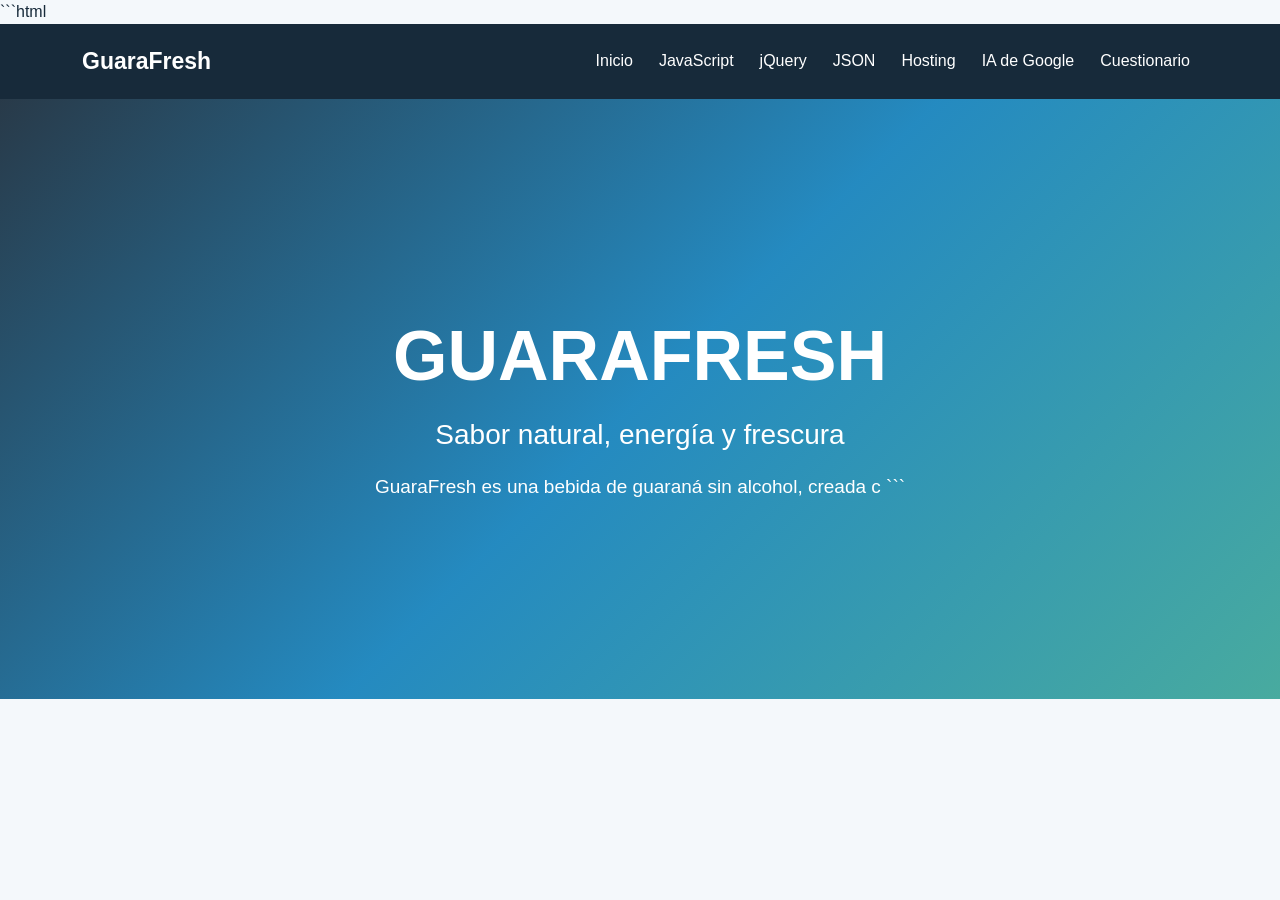
==== commit 5707f61a: "quinto commit" ====
--- a/index.html
+++ b/index.html
@@ -1,3 +1,4 @@
+```html
 <!DOCTYPE html>
 <html lang="es">
 
@@ -24,13 +25,11 @@
 
     <div class="container">
 
-        <!-- NOMBRE DE LA MARCA -->
         <a class="navbar-brand nombre-marca" href="index.html">
             GuaraFresh
         </a>
 
-        <!-- BOTÓN PARA CELULAR -->
-
+        <!-- Botón para celular -->
         <button class="navbar-toggler"
                 type="button"
                 data-bs-toggle="collapse"
@@ -40,8 +39,7 @@
 
         </button>
 
-        <!-- MENÚ -->
-
+        <!-- Menú -->
         <div class="collapse navbar-collapse" id="menu">
 
             <ul class="navbar-nav ms-auto">
@@ -73,6 +71,12 @@
                 <li class="nav-item">
                     <a class="nav-link" href="hosting.html">
                         Hosting
+                    </a>
+                </li>
+
+                <li class="nav-item">
+                    <a class="nav-link" href="herramientas.html">
+                        IA de Google
                     </a>
                 </li>
 
@@ -109,397 +113,5 @@
 
         <p>
             GuaraFresh es una bebida de guaraná sin alcohol,
-            creada como propuesta de producto para nuestro
-            proyecto de desarrollo web.
-        </p>
-
-        <a href="cuestionario.html"
-           class="btn btn-principal">
-
-            Explorar proyecto
-
-        </a>
-
-    </div>
-
-</section>
-
-
-<!-- =========================
-     INFORMACIÓN DEL PRODUCTO
-========================= -->
-
-<section class="container py-5">
-
-    <div class="text-center mb-5">
-
-        <h2>
-            Conoce GuaraFresh
-        </h2>
-
-        <p class="texto-gris">
-            Una propuesta de producto con una identidad fresca y moderna.
-        </p>
-
-    </div>
-
-    <div class="row g-4">
-
-        <!-- PRODUCTO -->
-
-        <div class="col-md-4">
-
-            <div class="card-info">
-
-                <div class="icono">
-                    🥤
-                </div>
-
-                <h3>
-                    Producto
-                </h3>
-
-                <p>
-                    GuaraFresh es una bebida refrescante
-                    de guaraná sin alcohol, creada para
-                    ofrecer una experiencia agradable
-                    y diferente.
-                </p>
-
-            </div>
-
-        </div>
-
-
-        <!-- PÚBLICO -->
-
-        <div class="col-md-4">
-
-            <div class="card-info">
-
-                <div class="icono">
-                    👥
-                </div>
-
-                <h3>
-                    Público objetivo
-                </h3>
-
-                <p>
-                    Personas que buscan una bebida
-                    refrescante con una identidad
-                    moderna y juvenil.
-                </p>
-
-            </div>
-
-        </div>
-
-
-        <!-- PROPUESTA -->
-
-        <div class="col-md-4">
-
-            <div class="card-info">
-
-                <div class="icono">
-                    🌱
-                </div>
-
-                <h3>
-                    Propuesta de valor
-                </h3>
-
-                <p>
-                    Combinar sabor, frescura y una
-                    identidad visual moderna dentro
-                    de una experiencia web interactiva.
-                </p>
-
-            </div>
-
-        </div>
-
-    </div>
-
-</section>
-
-
-<!-- =========================
-     IDENTIDAD DE MARCA
-========================= -->
-
-<section class="seccion-azul">
-
-    <div class="container text-center">
-
-        <h2>
-            Identidad de GuaraFresh
-        </h2>
-
-        <p>
-            Nuestra identidad utiliza colores frescos
-            que representan naturaleza, energía,
-            confianza y modernidad.
-        </p>
-
-        <div class="row mt-4">
-
-            <div class="col-md-4">
-
-                <h4>
-                    Verde
-                </h4>
-
-                <p>
-                    #2A9D8F
-                </p>
-
-                <p>
-                    Representa naturaleza y frescura.
-                </p>
-
-            </div>
-
-
-            <div class="col-md-4">
-
-                <h4>
-                    Azul
-                </h4>
-
-                <p>
-                    #0077B6
-                </p>
-
-                <p>
-                    Representa confianza y tranquilidad.
-                </p>
-
-            </div>
-
-
-            <div class="col-md-4">
-
-                <h4>
-                    Azul oscuro
-                </h4>
-
-                <p>
-                    #172A3A
-                </p>
-
-                <p>
-                    Representa tecnología y elegancia.
-                </p>
-
-            </div>
-
-        </div>
-
-    </div>
-
-</section>
-
-
-<!-- =========================
-     TECNOLOGÍAS
-========================= -->
-
-<section class="container py-5">
-
-    <div class="text-center mb-5">
-
-        <h2>
-            Tecnologías utilizadas
-        </h2>
-
-        <p>
-            Descubre las tecnologías utilizadas
-            para crear nuestro sitio web.
-        </p>
-
-    </div>
-
-    <div class="row g-4">
-
-        <!-- JAVASCRIPT -->
-
-        <div class="col-md-3">
-
-            <div class="card-info text-center">
-
-                <div class="icono">
-                    💻
-                </div>
-
-                <h3>
-                    JavaScript
-                </h3>
-
-                <p>
-                    Agrega interacción y comportamiento.
-                </p>
-
-                <a href="javascript.html"
-                   class="btn btn-principal">
-
-                    Ver más
-
-                </a>
-
-            </div>
-
-        </div>
-
-
-        <!-- JQUERY -->
-
-        <div class="col-md-3">
-
-            <div class="card-info text-center">
-
-                <div class="icono">
-                    ⚡
-                </div>
-
-                <h3>
-                    jQuery
-                </h3>
-
-                <p>
-                    Facilita efectos y animaciones.
-                </p>
-
-                <a href="jquery.html"
-                   class="btn btn-principal">
-
-                    Ver más
-
-                </a>
-
-            </div>
-
-        </div>
-
-
-        <!-- JSON -->
-
-        <div class="col-md-3">
-
-            <div class="card-info text-center">
-
-                <div class="icono">
-                    📦
-                </div>
-
-                <h3>
-                    JSON
-                </h3>
-
-                <p>
-                    Permite intercambiar información.
-                </p>
-
-                <a href="json.html"
-                   class="btn btn-principal">
-
-                    Ver más
-
-                </a>
-
-            </div>
-
-        </div>
-
-
-        <!-- HOSTING -->
-
-        <div class="col-md-3">
-
-            <div class="card-info text-center">
-
-                <div class="icono">
-                    🌐
-                </div>
-
-                <h3>
-                    Hosting
-                </h3>
-
-                <p>
-                    Permite publicar el sitio en Internet.
-                </p>
-
-                <a href="hosting.html"
-                   class="btn btn-principal">
-
-                    Ver más
-
-                </a>
-
-            </div>
-
-        </div>
-
-    </div>
-
-</section>
-
-
-<!-- =========================
-     CUESTIONARIO
-========================= -->
-
-<section class="seccion-azul">
-
-    <div class="container text-center">
-
-        <h2>
-            ¿Cuánto aprendiste?
-        </h2>
-
-        <p>
-            Pon a prueba tus conocimientos
-            sobre desarrollo web.
-        </p>
-
-        <a href="cuestionario.html"
-           class="btn btn-light mt-3">
-
-            Realizar cuestionario
-
-        </a>
-
-    </div>
-
-</section>
-
-
-<!-- =========================
-     FOOTER
-========================= -->
-
-<footer>
-
-    <p>
-        © 2026 GuaraFresh | Proyecto educativo
-    </p>
-
-</footer>
-
-
-<!-- Bootstrap JS -->
-
-<script src="https://cdn.jsdelivr.net/npm/bootstrap@5.3.7/dist/js/bootstrap.bundle.min.js"></script>
-
-<!-- JavaScript propio -->
-
-<script src="js/script.js"></script>
-
-</body>
-
-</html>
+            creada c
 ```
-
-**Ya no necesitas `logo.png` ni la clase `.logo-navbar`**. El navbar solamente mostrará **GuaraFresh** a la izquierda y las opciones del menú a la derecha.
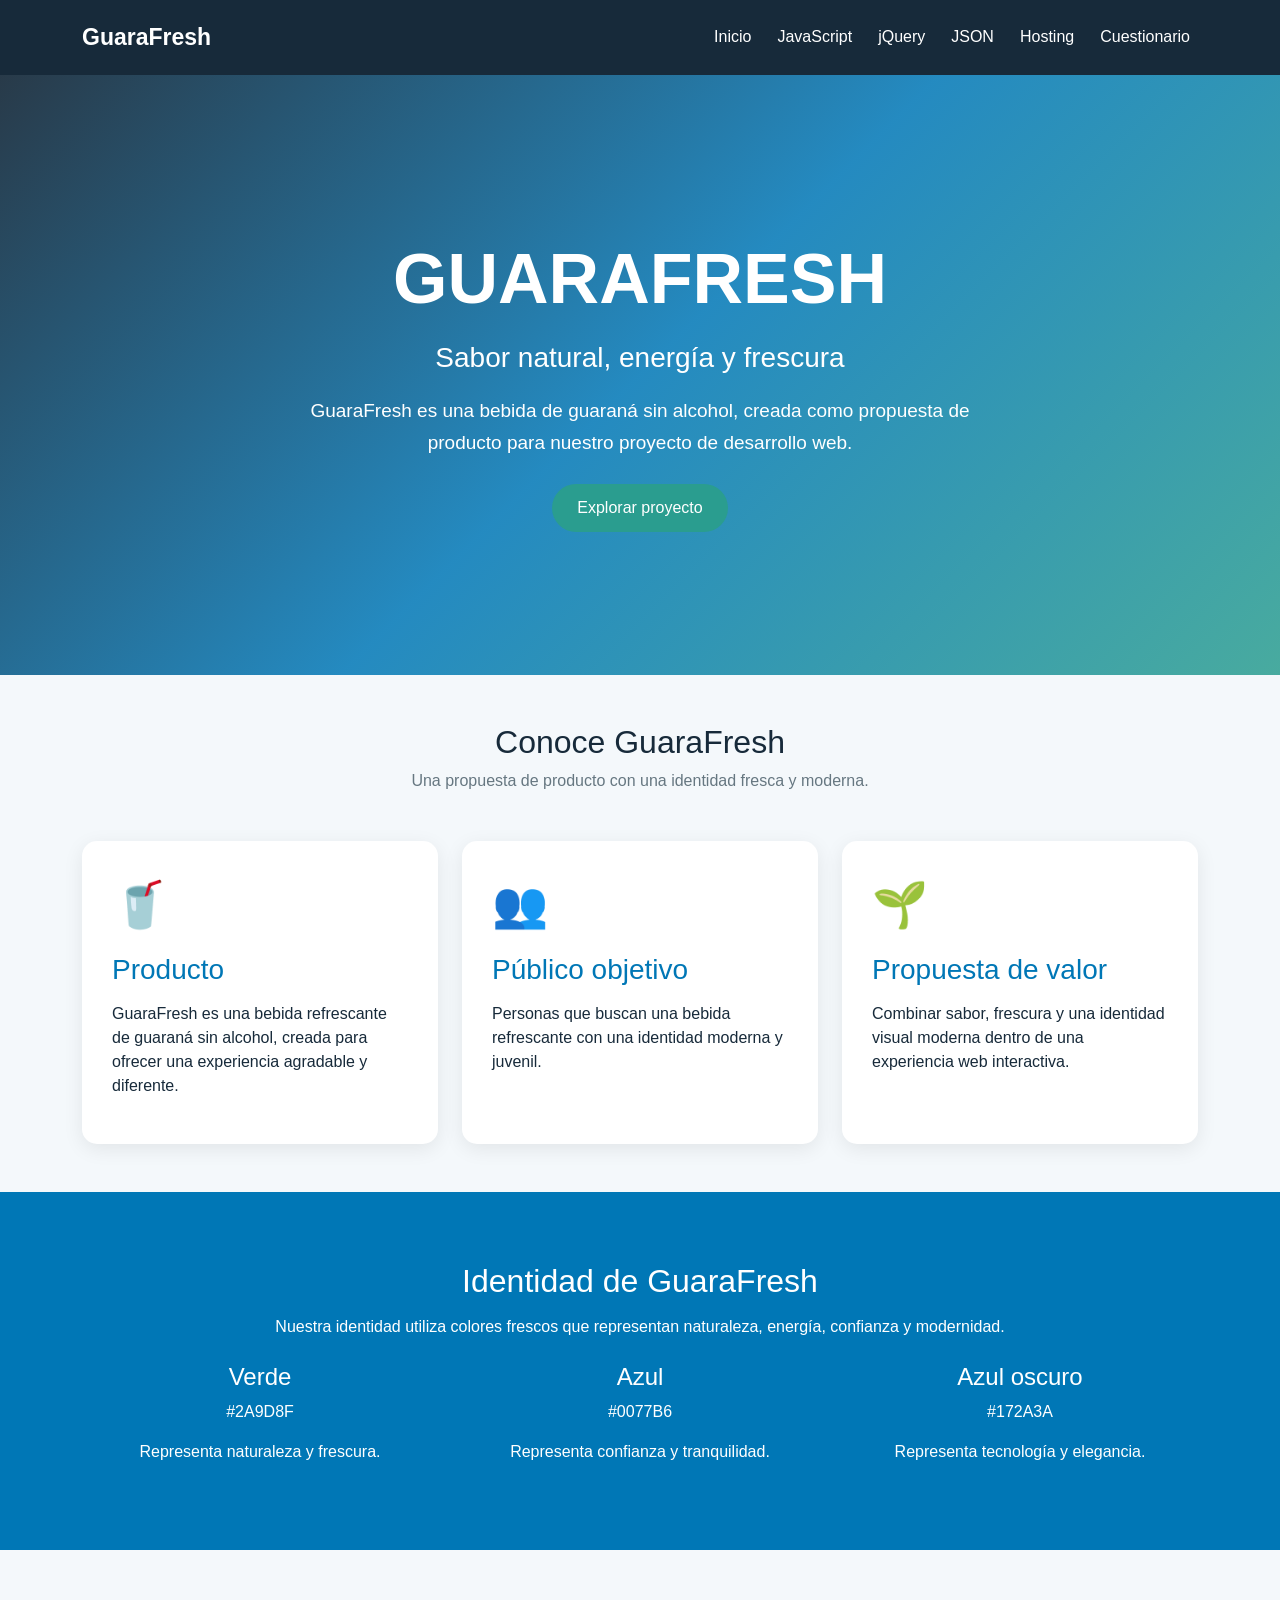
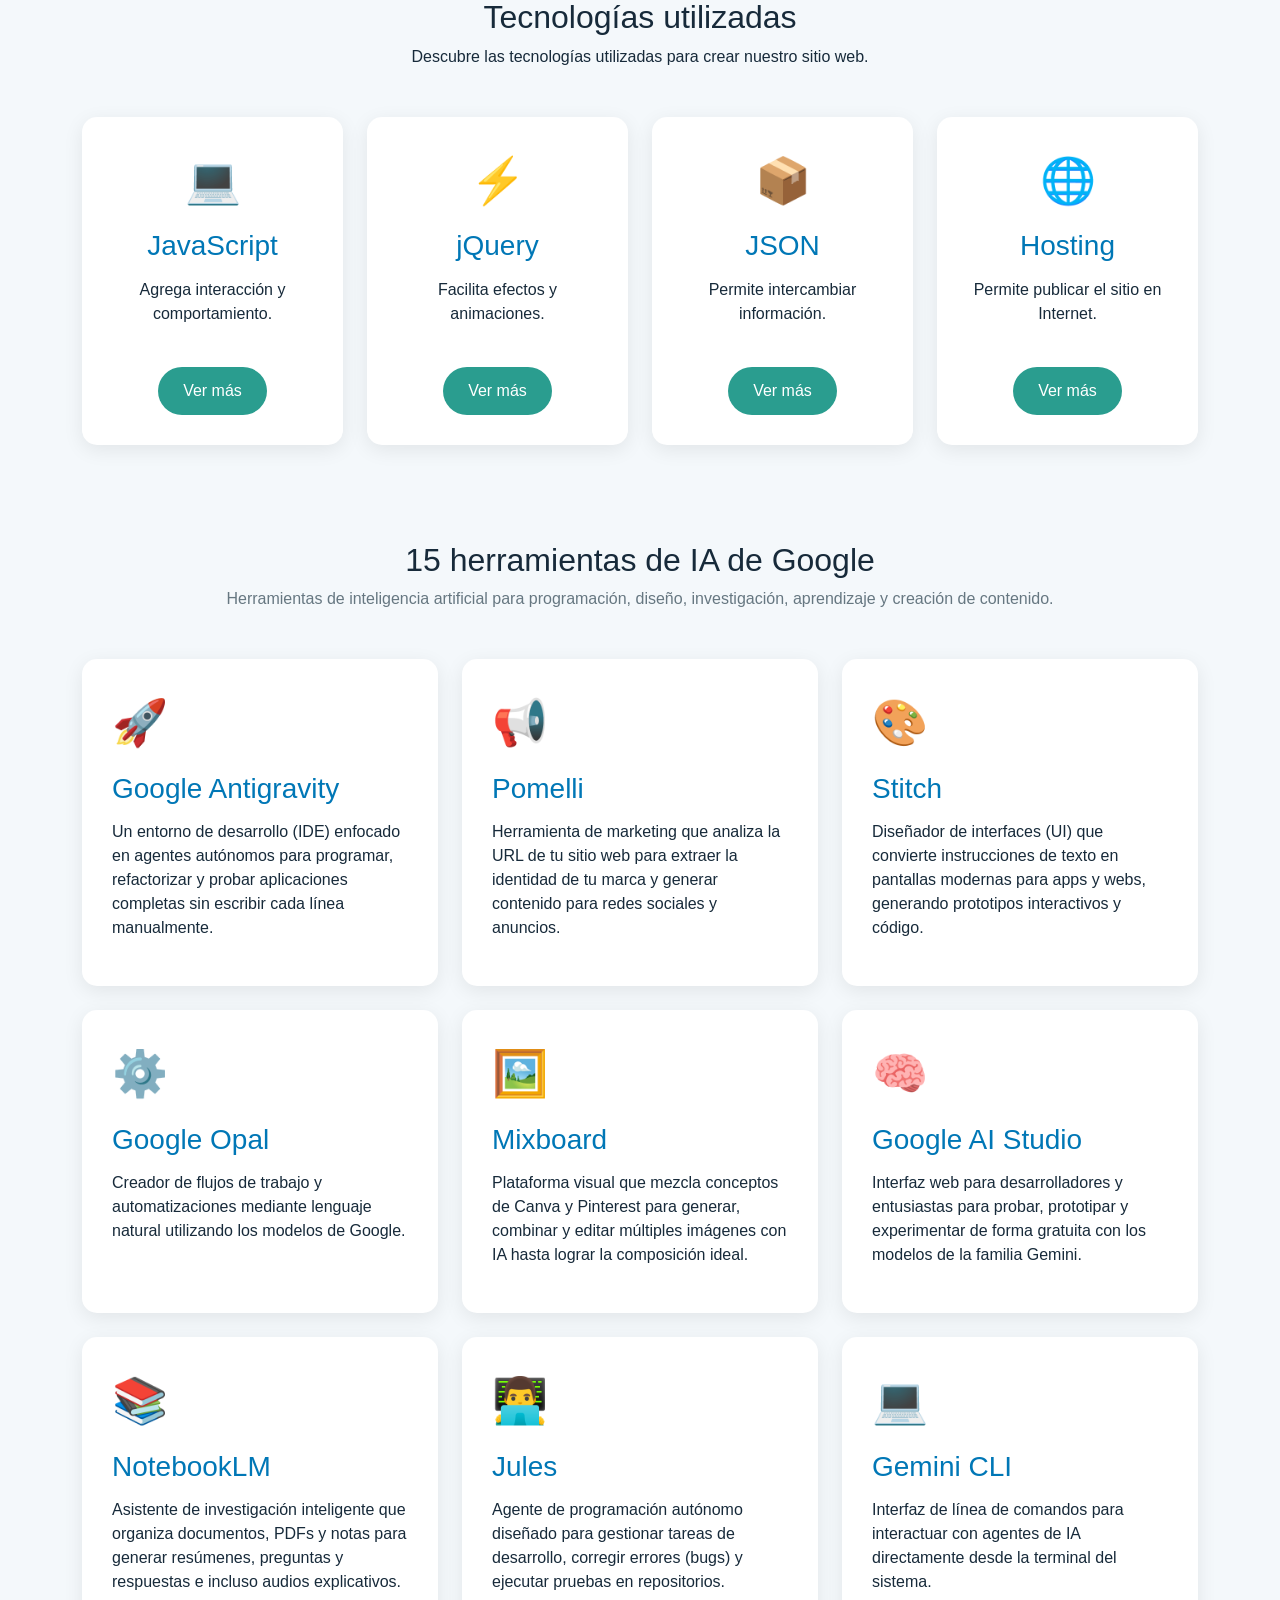
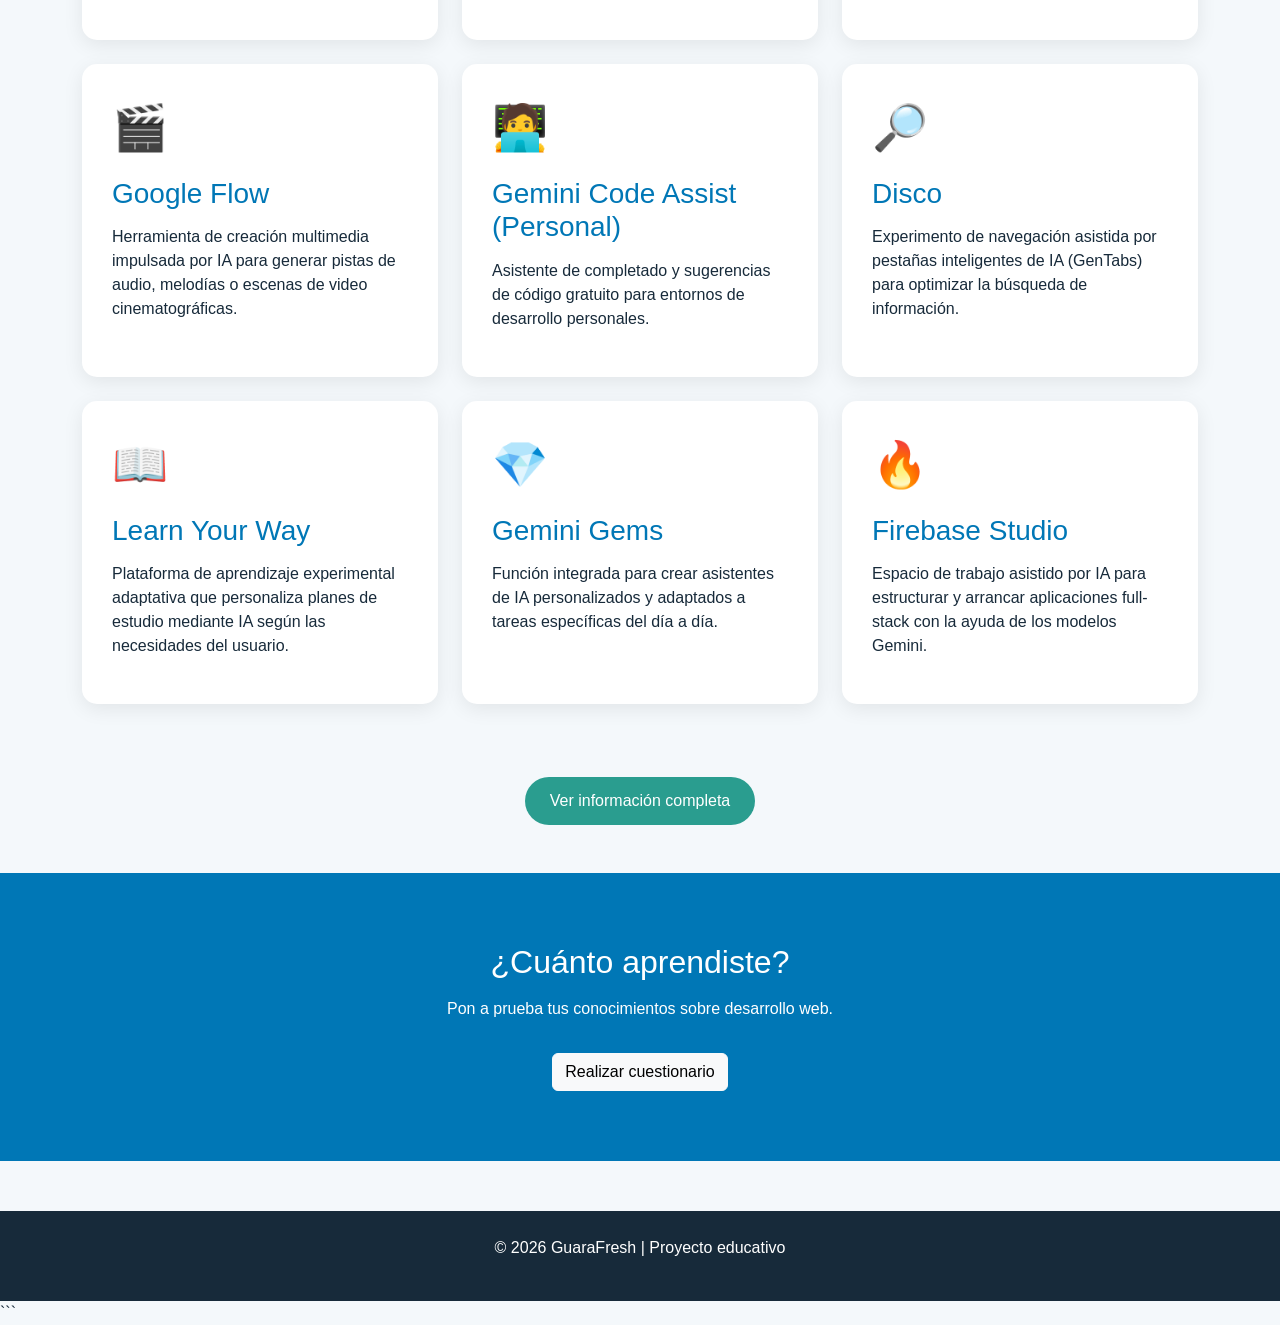
==== commit 77a4f6f8: "sexto commit" ====
--- a/index.html
+++ b/index.html
@@ -1,4 +1,3 @@
-```html
 <!DOCTYPE html>
 <html lang="es">
 
@@ -29,7 +28,6 @@
             GuaraFresh
         </a>
 
-        <!-- Botón para celular -->
         <button class="navbar-toggler"
                 type="button"
                 data-bs-toggle="collapse"
@@ -39,7 +37,6 @@
 
         </button>
 
-        <!-- Menú -->
         <div class="collapse navbar-collapse" id="menu">
 
             <ul class="navbar-nav ms-auto">
@@ -75,12 +72,6 @@
                 </li>
 
                 <li class="nav-item">
-                    <a class="nav-link" href="herramientas.html">
-                        IA de Google
-                    </a>
-                </li>
-
-                <li class="nav-item">
                     <a class="nav-link" href="cuestionario.html">
                         Cuestionario
                     </a>
@@ -113,5 +104,777 @@
 
         <p>
             GuaraFresh es una bebida de guaraná sin alcohol,
-            creada c
+            creada como propuesta de producto para nuestro
+            proyecto de desarrollo web.
+        </p>
+
+        <a href="cuestionario.html"
+           class="btn btn-principal">
+
+            Explorar proyecto
+
+        </a>
+
+    </div>
+
+</section>
+
+
+<!-- =========================
+     INFORMACIÓN DEL PRODUCTO
+========================= -->
+
+<section class="container py-5">
+
+    <div class="text-center mb-5">
+
+        <h2>
+            Conoce GuaraFresh
+        </h2>
+
+        <p class="texto-gris">
+            Una propuesta de producto con una identidad fresca y moderna.
+        </p>
+
+    </div>
+
+    <div class="row g-4">
+
+        <div class="col-md-4">
+
+            <div class="card-info">
+
+                <div class="icono">
+                    🥤
+                </div>
+
+                <h3>
+                    Producto
+                </h3>
+
+                <p>
+                    GuaraFresh es una bebida refrescante
+                    de guaraná sin alcohol, creada para
+                    ofrecer una experiencia agradable
+                    y diferente.
+                </p>
+
+            </div>
+
+        </div>
+
+
+        <div class="col-md-4">
+
+            <div class="card-info">
+
+                <div class="icono">
+                    👥
+                </div>
+
+                <h3>
+                    Público objetivo
+                </h3>
+
+                <p>
+                    Personas que buscan una bebida
+                    refrescante con una identidad
+                    moderna y juvenil.
+                </p>
+
+            </div>
+
+        </div>
+
+
+        <div class="col-md-4">
+
+            <div class="card-info">
+
+                <div class="icono">
+                    🌱
+                </div>
+
+                <h3>
+                    Propuesta de valor
+                </h3>
+
+                <p>
+                    Combinar sabor, frescura y una
+                    identidad visual moderna dentro
+                    de una experiencia web interactiva.
+                </p>
+
+            </div>
+
+        </div>
+
+    </div>
+
+</section>
+
+
+<!-- =========================
+     IDENTIDAD DE MARCA
+========================= -->
+
+<section class="seccion-azul">
+
+    <div class="container text-center">
+
+        <h2>
+            Identidad de GuaraFresh
+        </h2>
+
+        <p>
+            Nuestra identidad utiliza colores frescos
+            que representan naturaleza, energía,
+            confianza y modernidad.
+        </p>
+
+        <div class="row mt-4">
+
+            <div class="col-md-4">
+
+                <h4>
+                    Verde
+                </h4>
+
+                <p>
+                    #2A9D8F
+                </p>
+
+                <p>
+                    Representa naturaleza y frescura.
+                </p>
+
+            </div>
+
+
+            <div class="col-md-4">
+
+                <h4>
+                    Azul
+                </h4>
+
+                <p>
+                    #0077B6
+                </p>
+
+                <p>
+                    Representa confianza y tranquilidad.
+                </p>
+
+            </div>
+
+
+            <div class="col-md-4">
+
+                <h4>
+                    Azul oscuro
+                </h4>
+
+                <p>
+                    #172A3A
+                </p>
+
+                <p>
+                    Representa tecnología y elegancia.
+                </p>
+
+            </div>
+
+        </div>
+
+    </div>
+
+</section>
+
+
+<!-- =========================
+     TECNOLOGÍAS
+========================= -->
+
+<section class="container py-5">
+
+    <div class="text-center mb-5">
+
+        <h2>
+            Tecnologías utilizadas
+        </h2>
+
+        <p>
+            Descubre las tecnologías utilizadas
+            para crear nuestro sitio web.
+        </p>
+
+    </div>
+
+    <div class="row g-4">
+
+        <div class="col-md-3">
+
+            <div class="card-info text-center">
+
+                <div class="icono">
+                    💻
+                </div>
+
+                <h3>
+                    JavaScript
+                </h3>
+
+                <p>
+                    Agrega interacción y comportamiento.
+                </p>
+
+                <a href="javascript.html"
+                   class="btn btn-principal">
+
+                    Ver más
+
+                </a>
+
+            </div>
+
+        </div>
+
+
+        <div class="col-md-3">
+
+            <div class="card-info text-center">
+
+                <div class="icono">
+                    ⚡
+                </div>
+
+                <h3>
+                    jQuery
+                </h3>
+
+                <p>
+                    Facilita efectos y animaciones.
+                </p>
+
+                <a href="jquery.html"
+                   class="btn btn-principal">
+
+                    Ver más
+
+                </a>
+
+            </div>
+
+        </div>
+
+
+        <div class="col-md-3">
+
+            <div class="card-info text-center">
+
+                <div class="icono">
+                    📦
+                </div>
+
+                <h3>
+                    JSON
+                </h3>
+
+                <p>
+                    Permite intercambiar información.
+                </p>
+
+                <a href="json.html"
+                   class="btn btn-principal">
+
+                    Ver más
+
+                </a>
+
+            </div>
+
+        </div>
+
+
+        <div class="col-md-3">
+
+            <div class="card-info text-center">
+
+                <div class="icono">
+                    🌐
+                </div>
+
+                <h3>
+                    Hosting
+                </h3>
+
+                <p>
+                    Permite publicar el sitio en Internet.
+                </p>
+
+                <a href="hosting.html"
+                   class="btn btn-principal">
+
+                    Ver más
+
+                </a>
+
+            </div>
+
+        </div>
+
+    </div>
+
+</section>
+
+
+<!-- =========================
+     15 HERRAMIENTAS DE IA
+========================= -->
+
+<section id="ia-google" class="container py-5">
+
+    <div class="text-center mb-5">
+
+        <h2>
+            15 herramientas de IA de Google
+        </h2>
+
+        <p class="texto-gris">
+            Herramientas de inteligencia artificial para programación,
+            diseño, investigación, aprendizaje y creación de contenido.
+        </p>
+
+    </div>
+
+
+    <div class="row g-4">
+
+
+        <!-- 1 -->
+        <div class="col-md-4">
+
+            <div class="card-info h-100">
+
+                <div class="icono">
+                    🚀
+                </div>
+
+                <h3>
+                    Google Antigravity
+                </h3>
+
+                <p>
+                    Un entorno de desarrollo (IDE) enfocado en agentes
+                    autónomos para programar, refactorizar y probar
+                    aplicaciones completas sin escribir cada línea manualmente.
+                </p>
+
+            </div>
+
+        </div>
+
+
+        <!-- 2 -->
+        <div class="col-md-4">
+
+            <div class="card-info h-100">
+
+                <div class="icono">
+                    📢
+                </div>
+
+                <h3>
+                    Pomelli
+                </h3>
+
+                <p>
+                    Herramienta de marketing que analiza la URL de tu sitio
+                    web para extraer la identidad de tu marca y generar
+                    contenido para redes sociales y anuncios.
+                </p>
+
+            </div>
+
+        </div>
+
+
+        <!-- 3 -->
+        <div class="col-md-4">
+
+            <div class="card-info h-100">
+
+                <div class="icono">
+                    🎨
+                </div>
+
+                <h3>
+                    Stitch
+                </h3>
+
+                <p>
+                    Diseñador de interfaces (UI) que convierte instrucciones
+                    de texto en pantallas modernas para apps y webs,
+                    generando prototipos interactivos y código.
+                </p>
+
+            </div>
+
+        </div>
+
+
+        <!-- 4 -->
+        <div class="col-md-4">
+
+            <div class="card-info h-100">
+
+                <div class="icono">
+                    ⚙️
+                </div>
+
+                <h3>
+                    Google Opal
+                </h3>
+
+                <p>
+                    Creador de flujos de trabajo y automatizaciones mediante
+                    lenguaje natural utilizando los modelos de Google.
+                </p>
+
+            </div>
+
+        </div>
+
+
+        <!-- 5 -->
+        <div class="col-md-4">
+
+            <div class="card-info h-100">
+
+                <div class="icono">
+                    🖼️
+                </div>
+
+                <h3>
+                    Mixboard
+                </h3>
+
+                <p>
+                    Plataforma visual que mezcla conceptos de Canva y
+                    Pinterest para generar, combinar y editar múltiples
+                    imágenes con IA hasta lograr la composición ideal.
+                </p>
+
+            </div>
+
+        </div>
+
+
+        <!-- 6 -->
+        <div class="col-md-4">
+
+            <div class="card-info h-100">
+
+                <div class="icono">
+                    🧠
+                </div>
+
+                <h3>
+                    Google AI Studio
+                </h3>
+
+                <p>
+                    Interfaz web para desarrolladores y entusiastas para
+                    probar, prototipar y experimentar de forma gratuita
+                    con los modelos de la familia Gemini.
+                </p>
+
+            </div>
+
+        </div>
+
+
+        <!-- 7 -->
+        <div class="col-md-4">
+
+            <div class="card-info h-100">
+
+                <div class="icono">
+                    📚
+                </div>
+
+                <h3>
+                    NotebookLM
+                </h3>
+
+                <p>
+                    Asistente de investigación inteligente que organiza
+                    documentos, PDFs y notas para generar resúmenes,
+                    preguntas y respuestas e incluso audios explicativos.
+                </p>
+
+            </div>
+
+        </div>
+
+
+        <!-- 8 -->
+        <div class="col-md-4">
+
+            <div class="card-info h-100">
+
+                <div class="icono">
+                    👨‍💻
+                </div>
+
+                <h3>
+                    Jules
+                </h3>
+
+                <p>
+                    Agente de programación autónomo diseñado para gestionar
+                    tareas de desarrollo, corregir errores (bugs) y ejecutar
+                    pruebas en repositorios.
+                </p>
+
+            </div>
+
+        </div>
+
+
+        <!-- 9 -->
+        <div class="col-md-4">
+
+            <div class="card-info h-100">
+
+                <div class="icono">
+                    💻
+                </div>
+
+                <h3>
+                    Gemini CLI
+                </h3>
+
+                <p>
+                    Interfaz de línea de comandos para interactuar con
+                    agentes de IA directamente desde la terminal del sistema.
+                </p>
+
+            </div>
+
+        </div>
+
+
+        <!-- 10 -->
+        <div class="col-md-4">
+
+            <div class="card-info h-100">
+
+                <div class="icono">
+                    🎬
+                </div>
+
+                <h3>
+                    Google Flow
+                </h3>
+
+                <p>
+                    Herramienta de creación multimedia impulsada por IA
+                    para generar pistas de audio, melodías o escenas
+                    de video cinematográficas.
+                </p>
+
+            </div>
+
+        </div>
+
+
+        <!-- 11 -->
+        <div class="col-md-4">
+
+            <div class="card-info h-100">
+
+                <div class="icono">
+                    🧑‍💻
+                </div>
+
+                <h3>
+                    Gemini Code Assist (Personal)
+                </h3>
+
+                <p>
+                    Asistente de completado y sugerencias de código
+                    gratuito para entornos de desarrollo personales.
+                </p>
+
+            </div>
+
+        </div>
+
+
+        <!-- 12 -->
+        <div class="col-md-4">
+
+            <div class="card-info h-100">
+
+                <div class="icono">
+                    🔎
+                </div>
+
+                <h3>
+                    Disco
+                </h3>
+
+                <p>
+                    Experimento de navegación asistida por pestañas
+                    inteligentes de IA (GenTabs) para optimizar
+                    la búsqueda de información.
+                </p>
+
+            </div>
+
+        </div>
+
+
+        <!-- 13 -->
+        <div class="col-md-4">
+
+            <div class="card-info h-100">
+
+                <div class="icono">
+                    📖
+                </div>
+
+                <h3>
+                    Learn Your Way
+                </h3>
+
+                <p>
+                    Plataforma de aprendizaje experimental adaptativa
+                    que personaliza planes de estudio mediante IA según
+                    las necesidades del usuario.
+                </p>
+
+            </div>
+
+        </div>
+
+
+        <!-- 14 -->
+        <div class="col-md-4">
+
+            <div class="card-info h-100">
+
+                <div class="icono">
+                    💎
+                </div>
+
+                <h3>
+                    Gemini Gems
+                </h3>
+
+                <p>
+                    Función integrada para crear asistentes de IA
+                    personalizados y adaptados a tareas específicas
+                    del día a día.
+                </p>
+
+            </div>
+
+        </div>
+
+
+        <!-- 15 -->
+        <div class="col-md-4">
+
+            <div class="card-info h-100">
+
+                <div class="icono">
+                    🔥
+                </div>
+
+                <h3>
+                    Firebase Studio
+                </h3>
+
+                <p>
+                    Espacio de trabajo asistido por IA para estructurar
+                    y arrancar aplicaciones full-stack con la ayuda
+                    de los modelos Gemini.
+                </p>
+
+            </div>
+
+        </div>
+
+    </div>
+
+
+    <div class="text-center mt-5">
+
+        <a href="herramientas.html"
+           class="btn btn-principal">
+
+            Ver información completa
+
+        </a>
+
+    </div>
+
+</section>
+
+
+<!-- =========================
+     CUESTIONARIO
+========================= -->
+
+<section class="seccion-azul">
+
+    <div class="container text-center">
+
+        <h2>
+            ¿Cuánto aprendiste?
+        </h2>
+
+        <p>
+            Pon a prueba tus conocimientos
+            sobre desarrollo web.
+        </p>
+
+        <a href="cuestionario.html"
+           class="btn btn-light mt-3">
+
+            Realizar cuestionario
+
+        </a>
+
+    </div>
+
+</section>
+
+
+<!-- =========================
+     FOOTER
+========================= -->
+
+<footer>
+
+    <p>
+        © 2026 GuaraFresh | Proyecto educativo
+    </p>
+
+</footer>
+
+
+<!-- Bootstrap JS -->
+
+<script src="https://cdn.jsdelivr.net/npm/bootstrap@5.3.7/dist/js/bootstrap.bundle.min.js"></script>
+
+<!-- JavaScript propio -->
+
+<script src="js/script.js"></script>
+
+</body>
+
+</html>
 ```
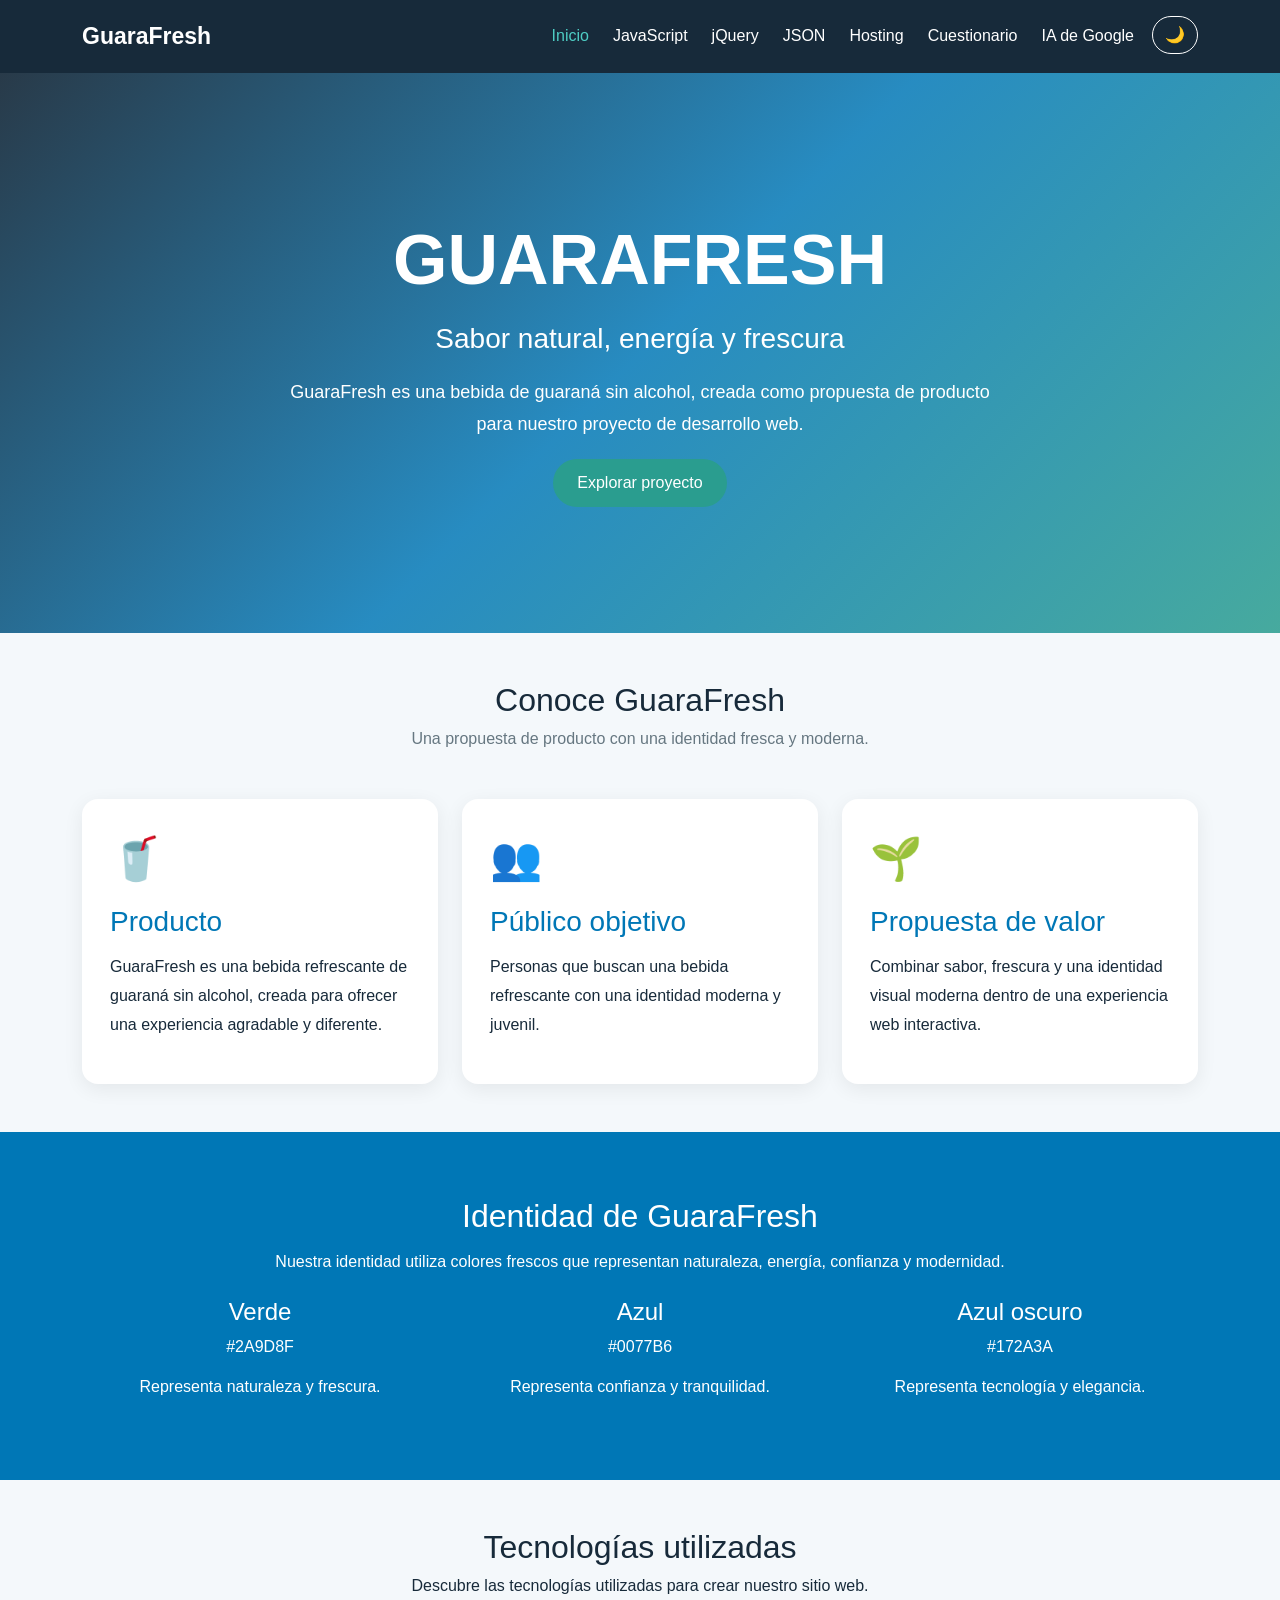
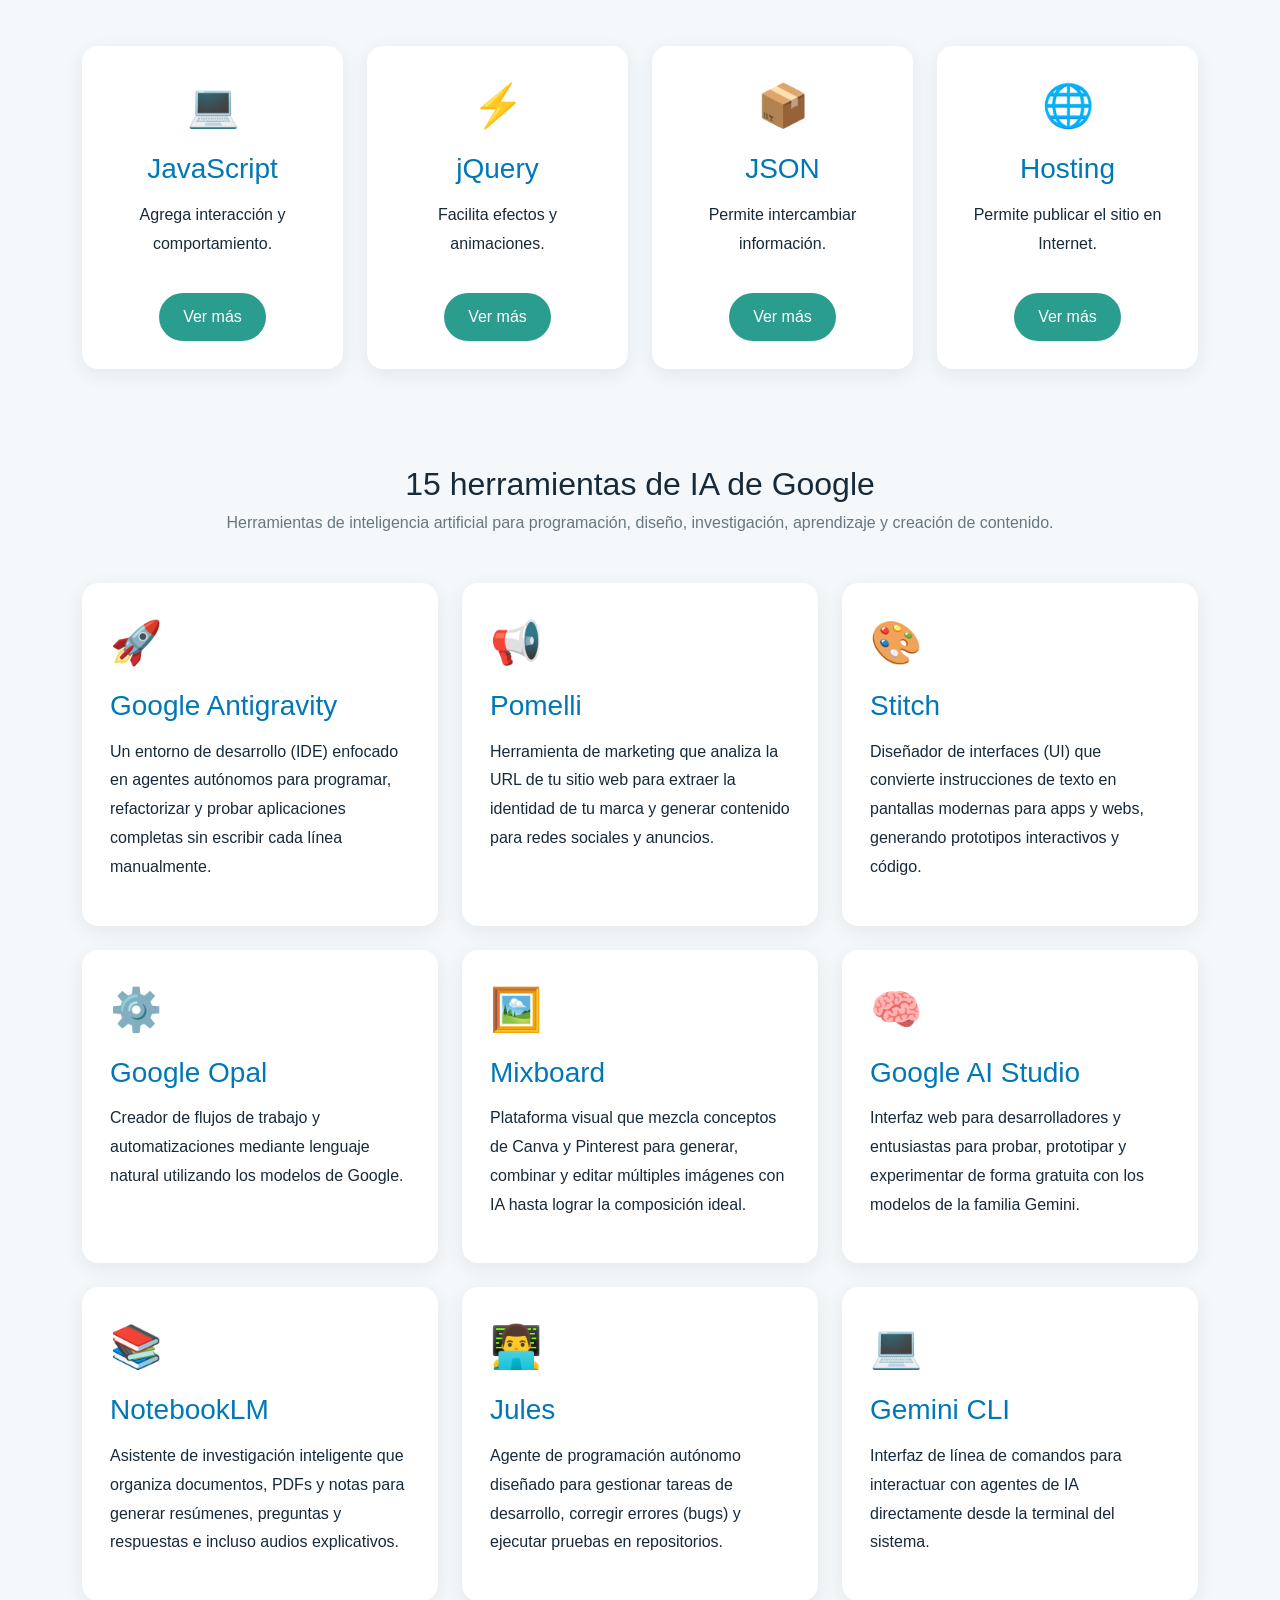
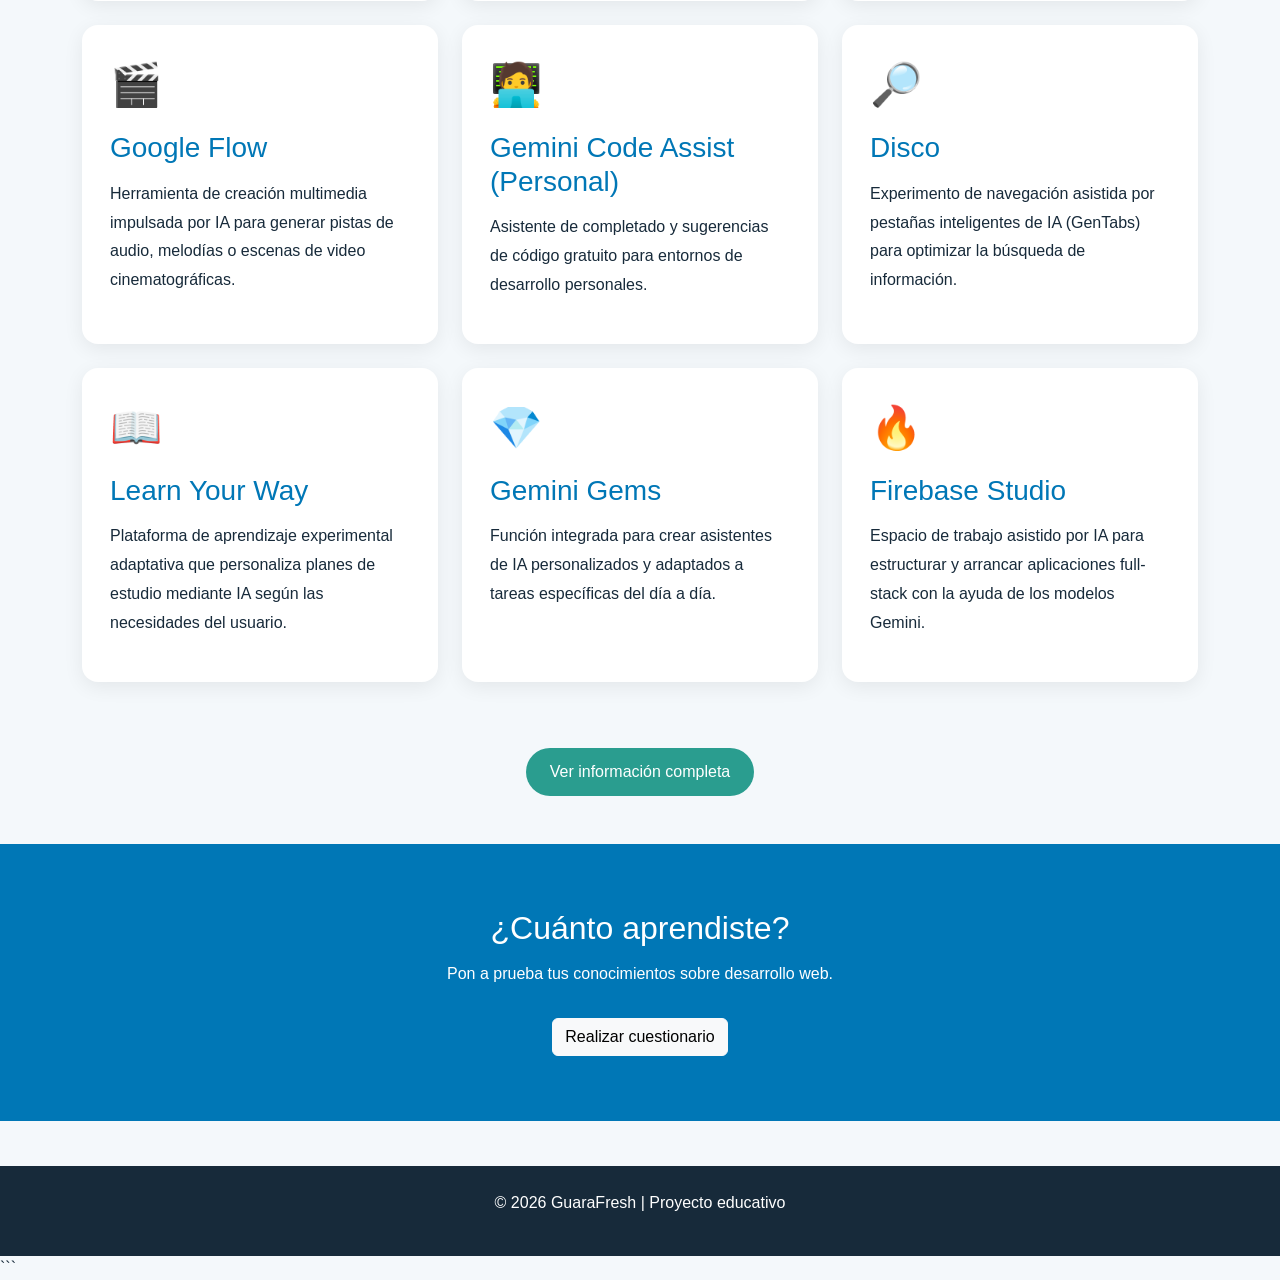
==== commit 5ba8a8a9: "septimo commit" ====
--- a/index.html
+++ b/index.html
@@ -76,6 +76,17 @@
                         Cuestionario
                     </a>
                 </li>
+                
+                <li class="nav-item">
+                     <a class="nav-link" href="herramientas.html">
+                        IA de Google
+                     </a>
+                </li>
+                <li class="nav-item">
+    <button id="modoOscuro" class="btn btn-modo" type="button">
+        🌙
+    </button>
+</li>
 
             </ul>
 
--- a/css/estilos.css
+++ b/css/estilos.css
@@ -6,23 +6,19 @@
 
 html {
     scroll-behavior: smooth;
+    scroll-padding-top: 85px;
 }
 
 body {
     font-family: Arial, Helvetica, sans-serif;
     background: #f4f8fb;
     color: #172a3a;
-    transition: background 0.4s ease, color 0.4s ease;
-}
-
-
-/* =========================
-   NAVBAR
-========================= */
+    transition: background .35s ease, color .35s ease;
+}
 
 .navbar {
     background: #172a3a;
-    padding: 15px 0;
+    padding: 14px 0;
 }
 
 .nombre-marca {
@@ -32,20 +28,20 @@
 
 .nav-link {
     color: white !important;
+    margin-left: 8px;
+    transition: color .25s ease;
+}
+
+.nav-link:hover,
+.nav-link.active {
+    color: #4ecdc4 !important;
+}
+
+.btn-modo {
     margin-left: 10px;
-    transition: 0.3s;
-}
-
-.nav-link:hover {
-    color: #2a9d8f !important;
-}
-
-.btn-modo {
-    margin-left: 15px;
     border: 1px solid white;
     color: white;
-    border-radius: 20px;
-    transition: 0.3s;
+    border-radius: 22px;
 }
 
 .btn-modo:hover {
@@ -53,34 +49,27 @@
     color: #172a3a;
 }
 
-
-/* =========================
-   HERO
-========================= */
-
 .hero {
-    min-height: 600px;
+    min-height: 560px;
     display: flex;
     align-items: center;
     justify-content: center;
-
+    padding: 70px 20px;
+    color: white;
     background:
         linear-gradient(
             135deg,
-            rgba(23, 42, 58, 0.92),
-            rgba(0, 119, 182, 0.85),
-            rgba(42, 157, 143, 0.85)
+            rgba(23,42,58,.92),
+            rgba(0,119,182,.84),
+            rgba(42,157,143,.86)
         ),
         url("https://images.unsplash.com/photo-1497366811353-6870744d04b2?auto=format&fit=crop&w=1600&q=80");
-
     background-size: cover;
     background-position: center;
-
-    color: white;
 }
 
 .hero h1 {
-    font-size: 70px;
+    font-size: clamp(45px, 7vw, 70px);
     font-weight: bold;
     margin: 20px 0;
 }
@@ -92,366 +81,168 @@
 .hero p {
     max-width: 700px;
     margin: auto;
-    font-size: 19px;
-    line-height: 1.7;
-}
-
-
-/* =========================
-   BOTONES
-========================= */
+    font-size: 18px;
+    line-height: 1.8;
+}
 
 .btn-principal {
     background: #2a9d8f;
     color: white;
     border: none;
-    padding: 12px 25px;
-    margin-top: 25px;
-    border-radius: 30px;
-    transition: 0.3s;
+    padding: 12px 24px;
+    margin-top: 18px;
+    border-radius: 28px;
+    transition: transform .25s ease, background .25s ease;
 }
 
 .btn-principal:hover {
-    background: #238276;
+    background: #207e73;
     color: white;
     transform: translateY(-3px);
 }
 
-
-/* =========================
-   TÍTULOS
-========================= */
-
 .titulo-pagina {
-    background:
-        linear-gradient(
-            135deg,
-            #172a3a,
-            #0077b6
-        );
-
+    background: linear-gradient(135deg, #172a3a, #0077b6);
     color: white;
     text-align: center;
-    padding: 80px 20px;
+    padding: 65px 20px;
 }
 
 .titulo-pagina h1 {
-    font-size: 50px;
+    font-size: clamp(35px, 5vw, 50px);
     font-weight: bold;
 }
 
-.titulo-pagina p {
-    font-size: 18px;
-}
-
-
-/* =========================
-   TARJETAS
-========================= */
-
-.card-info {
+.card-info,
+.contenido,
+.herramienta-card,
+.ia-card {
     background: white;
-    padding: 30px;
-    border-radius: 15px;
+    color: #172a3a;
+    padding: 28px;
+    border-radius: 16px;
     height: 100%;
-
-    box-shadow: 0 5px 20px rgba(0, 0, 0, 0.08);
-
+    box-shadow: 0 5px 20px rgba(0,0,0,.07);
     transition:
-        transform 0.3s ease,
-        box-shadow 0.3s ease;
-}
-
-.card-info:hover {
-    transform: translateY(-7px);
-    box-shadow: 0 12px 30px rgba(0, 0, 0, 0.13);
-}
-
-.card-info h3 {
+        transform .3s ease,
+        box-shadow .3s ease,
+        background .3s ease,
+        color .3s ease;
+}
+
+.card-info:hover,
+.herramienta-card:hover,
+.ia-card:hover {
+    transform: translateY(-6px);
+    box-shadow: 0 12px 28px rgba(0,0,0,.13);
+}
+
+.card-info h3,
+.herramienta-card h3,
+.ia-card h3,
+.contenido h2 {
     color: #0077b6;
     margin-bottom: 15px;
 }
 
-.icono {
-    font-size: 45px;
-    margin-bottom: 15px;
-}
-
-
-/* =========================
-   CONTENIDO
-========================= */
-
-.contenido {
-    background: white;
-    padding: 30px;
-    border-radius: 15px;
-
-    box-shadow: 0 5px 20px rgba(0, 0, 0, 0.06);
-
-    transition:
-        background 0.4s ease,
-        color 0.4s ease;
-}
-
-.contenido h2 {
-    color: #0077b6;
-    margin-bottom: 20px;
-}
-
+.card-info p,
+.herramienta-card p,
+.ia-card p,
 .contenido p {
     line-height: 1.8;
 }
 
-
-/* =========================
-   CÓDIGO
-========================= */
-
-.codigo {
-    background: #172a3a;
-    color: white;
-    padding: 30px;
-    margin-top: 30px;
-    border-radius: 15px;
-}
-
-.codigo h3 {
-    margin-bottom: 20px;
-}
-
-pre {
-    background: #101b25;
-    padding: 20px;
-    border-radius: 10px;
-    overflow-x: auto;
-}
-
-code {
-    color: #9ef01a;
-}
-
-
-/* =========================
-   JQUERY
-========================= */
-
-.mensaje {
-    background: #e8f7f5;
-    color: #172a3a;
-    padding: 20px;
-    margin-bottom: 20px;
-    border-radius: 10px;
-    font-size: 18px;
-}
-
-
-/* =========================
-   SECCIÓN AZUL
-========================= */
+.icono,
+.herramienta-icono,
+.ia-icono {
+    font-size: 42px;
+    margin-bottom: 15px;
+}
+
+.texto-gris {
+    color: #667781;
+}
 
 .seccion-azul {
     background: #0077b6;
     color: white;
-    padding: 70px 20px;
+    padding: 65px 20px;
 }
 
 .seccion-azul h2 {
     margin-bottom: 15px;
 }
 
-
-/* =========================
-   CARRUSEL
-========================= */
-
-#carruselGoogle {
+#carruselIA {
+    overflow: hidden;
+    border-radius: 18px;
+    box-shadow: 0 10px 30px rgba(0,0,0,.15);
+}
+
+#carruselIA .carousel-item {
+    min-height: 320px;
+    background: linear-gradient(135deg, #172a3a, #0077b6, #2a9d8f);
+}
+
+#carruselIA .carousel-caption {
+    background: rgba(0,0,0,.55);
+    border-radius: 14px;
+    padding: 20px;
+    bottom: 35px;
+}
+
+.herramienta-card,
+.ia-card {
+    border-top: 4px solid #2a9d8f;
+}
+
+.ia-categoria {
+    display: inline-block;
+    background: #e8f7f5;
+    color: #176e66;
+    padding: 5px 11px;
     border-radius: 20px;
-    overflow: hidden;
-    box-shadow: 0 10px 35px rgba(0, 0, 0, 0.15);
-}
-
-#carruselGoogle img {
-    height: 450px;
-    object-fit: cover;
-}
-
-.carousel-caption {
-    background: rgba(0, 0, 0, 0.58);
-    border-radius: 15px;
-    padding: 20px;
-    bottom: 30px;
-}
-
-.carousel-caption h2 {
-    font-weight: bold;
-}
-
-
-/* =========================
-   TARJETAS GOOGLE
-========================= */
-
-.herramienta-card {
-    background: white;
-    height: 100%;
-    padding: 30px;
-
-    border-radius: 18px;
-
-    box-shadow:
-        0 5px 20px rgba(0, 0, 0, 0.08);
-
-    border-top: 4px solid #2a9d8f;
-
-    transition:
-        transform 0.3s ease,
-        box-shadow 0.3s ease,
-        background 0.4s ease;
-}
-
-.herramienta-card:hover {
-    transform: translateY(-8px);
-
-    box-shadow:
-        0 15px 35px rgba(0, 0, 0, 0.14);
-}
-
-.herramienta-icono {
-    font-size: 45px;
-    margin-bottom: 15px;
-}
-
-.herramienta-card h3 {
-    color: #0077b6;
-    margin-bottom: 15px;
-}
-
-.herramienta-card p {
-    line-height: 1.7;
-}
-
-
-/* =========================
-   TEXTO GRIS
-========================= */
-
-.texto-gris {
-    color: #667781;
-}
-
-
-/* =========================
-   TABLA
-========================= */
-
-.table {
-    background: white;
-}
-
-.table pre {
-    margin: 0;
-}
-
-
-/* =========================
-   DOMINIO
-========================= */
-
-.dominio {
-    background: #172a3a;
-    color: #9ef01a;
-    padding: 20px;
-    border-radius: 10px;
-    font-size: 25px;
-    text-align: center;
-    margin: 20px 0;
-}
-
-
-/* =========================
-   FLUJO DNS
-========================= */
-
-.flujo {
+    font-size: 13px;
+    margin-bottom: 12px;
+}
+
+.filtros-ia {
     display: flex;
-    flex-direction: column;
-    align-items: center;
+    flex-wrap: wrap;
+    justify-content: center;
     gap: 10px;
-    margin: 30px 0;
-}
-
-.flujo div {
-    background: #0077b6;
-    color: white;
-    padding: 15px 30px;
-    border-radius: 10px;
-    font-weight: bold;
-}
-
-.flujo span {
-    font-size: 25px;
-}
-
-
-/* =========================
-   CUESTIONARIO
-========================= */
-
-.pregunta {
-    background: white;
-    padding: 25px;
-    margin-bottom: 20px;
-    border-radius: 15px;
-
-    box-shadow:
-        0 4px 15px rgba(0, 0, 0, 0.06);
-}
-
-.pregunta h3 {
-    font-size: 20px;
-    margin-bottom: 20px;
-}
-
-.pregunta label {
-    display: block;
-    padding: 10px;
-    margin: 5px 0;
-
-    background: #f4f8fb;
-
-    border-radius: 8px;
-
+    margin: 24px 0;
+}
+
+.filtro-btn {
+    border: 1px solid #2a9d8f;
+    background: transparent;
+    color: #207e73;
+    border-radius: 24px;
+    padding: 9px 16px;
     cursor: pointer;
 }
 
-.pregunta label:hover {
-    background: #dff3f0;
-}
-
-#resultado {
-    margin-top: 30px;
-    padding: 25px;
-
-    border-radius: 15px;
-
-    font-size: 22px;
-    font-weight: bold;
-    text-align: center;
-}
-
-
-/* =========================
-   ANIMACIONES
-========================= */
+.filtro-btn:hover,
+.filtro-btn.activo {
+    background: #2a9d8f;
+    color: white;
+}
+
+.buscador-ia {
+    max-width: 650px;
+    margin: auto;
+}
+
+.buscador-ia input {
+    padding: 13px 17px;
+    border-radius: 25px;
+}
 
 .animar {
     opacity: 0;
-    transform: translateY(25px);
-
-    transition:
-        opacity 0.7s ease,
-        transform 0.7s ease;
+    transform: translateY(20px);
+    transition: opacity .6s ease, transform .6s ease;
 }
 
 .animar.visible {
@@ -459,90 +250,85 @@
     transform: translateY(0);
 }
 
-
-/* =========================
-   MODO OSCURO
-========================= */
+[hidden] {
+    display: none !important;
+}
+
+footer {
+    background: #172a3a;
+    color: white;
+    text-align: center;
+    padding: 25px;
+    margin-top: 45px;
+}
+
+/* MODO OSCURO */
 
 body.modo-oscuro {
     background: #101820;
     color: #e9f1f5;
 }
 
+body.modo-oscuro .card-info,
 body.modo-oscuro .contenido,
-body.modo-oscuro .card-info,
 body.modo-oscuro .herramienta-card,
-body.modo-oscuro .pregunta {
+body.modo-oscuro .ia-card {
     background: #1b2a34;
     color: #e9f1f5;
 }
 
+body.modo-oscuro .card-info h3,
+body.modo-oscuro .contenido h2,
+body.modo-oscuro .herramienta-card h3,
+body.modo-oscuro .ia-card h3 {
+    color: #4ecdc4;
+}
+
 body.modo-oscuro .texto-gris {
-    color: #b9c7ce;
-}
-
-body.modo-oscuro .herramienta-card h3,
-body.modo-oscuro .card-info h3,
-body.modo-oscuro .contenido h2 {
-    color: #4ecdc4;
-}
-
-body.modo-oscuro .pregunta label {
+    color: #c0cbd1;
+}
+
+body.modo-oscuro .ia-categoria {
     background: #263944;
-    color: white;
-}
-
-body.modo-oscuro .pregunta label:hover {
-    background: #31505e;
-}
-
-
-/* =========================
-   FOOTER
-========================= */
-
-footer {
-    background: #172a3a;
-    color: white;
-    text-align: center;
-    padding: 25px;
-    margin-top: 50px;
-}
-
-
-/* =========================
-   RESPONSIVE
-========================= */
+    color: #9de6df;
+}
+
+body.modo-oscuro .buscador-ia input {
+    background: #1b2a34;
+    color: white;
+    border-color: #4ecdc4;
+}
+
+body.modo-oscuro .buscador-ia input::placeholder {
+    color: #c0cbd1;
+}
 
 @media (max-width: 768px) {
+    .hero {
+        min-height: 450px;
+    }
 
     .hero h1 {
-        font-size: 45px;
-    }
-
-    .titulo-pagina h1 {
-        font-size: 38px;
-    }
-
-    .hero {
-        padding: 80px 20px;
-    }
-
-    #carruselGoogle img {
-        height: 300px;
-    }
-
-    .carousel-caption {
-        bottom: 10px;
-        padding: 10px;
-    }
-
-    .carousel-caption h2 {
-        font-size: 20px;
-    }
-
-    .carousel-caption p {
-        font-size: 13px;
-    }
-
-}
+        font-size: 44px;
+    }
+
+    #carruselIA .carousel-item {
+        min-height: 290px;
+    }
+
+    #carruselIA .carousel-caption {
+        bottom: 15px;
+        padding: 12px;
+    }
+}
+
+@media (prefers-reduced-motion: reduce) {
+    *,
+    *::before,
+    *::after {
+        scroll-behavior: auto !important;
+        transition-duration: .01ms !important;
+        animation-duration: .01ms !important;
+    }
+}
+
